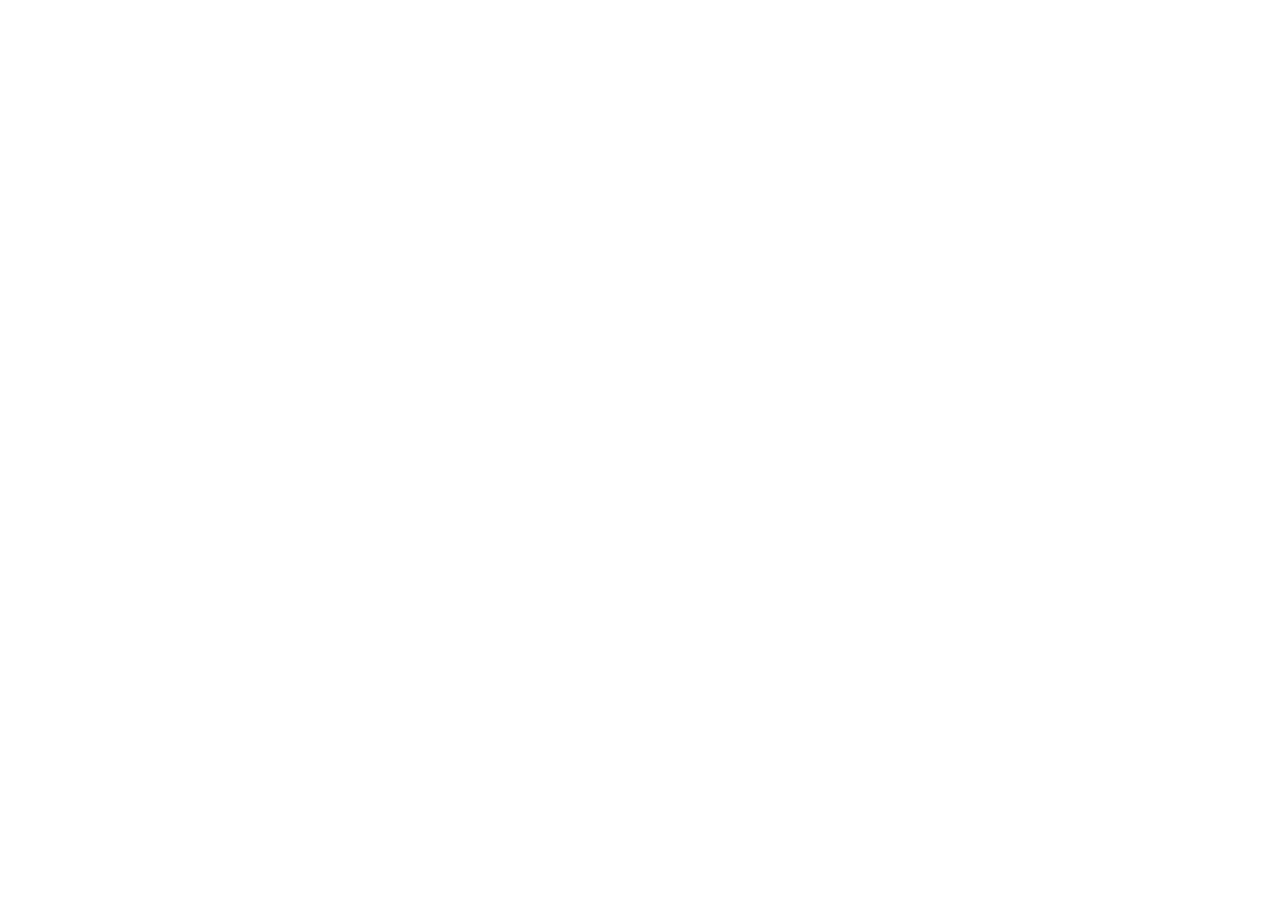
==== index.html @ 0ce4cbf0 "Add files via upload" ====
<!doctype html>
<html lang="zh-CN">
  <head>
    <meta charset="UTF-8" />
    <meta name="viewport" content="width=device-width, initial-scale=1.0" />
    <meta
      name="description"
      content="个人 AI 作品集网站，展示 AI 图像、视频、实验项目与生活化创作档案。"
    />
    <title>AI 创作档案</title>
    <script type="module" crossorigin src="/lbnnb.github.io/assets/index-Cv3_VAVx.js"></script>
    <link rel="stylesheet" crossorigin href="/lbnnb.github.io/assets/index-DOAWzw--.css">
  </head>
  <body>
    <div id="root"></div>
  </body>
</html>
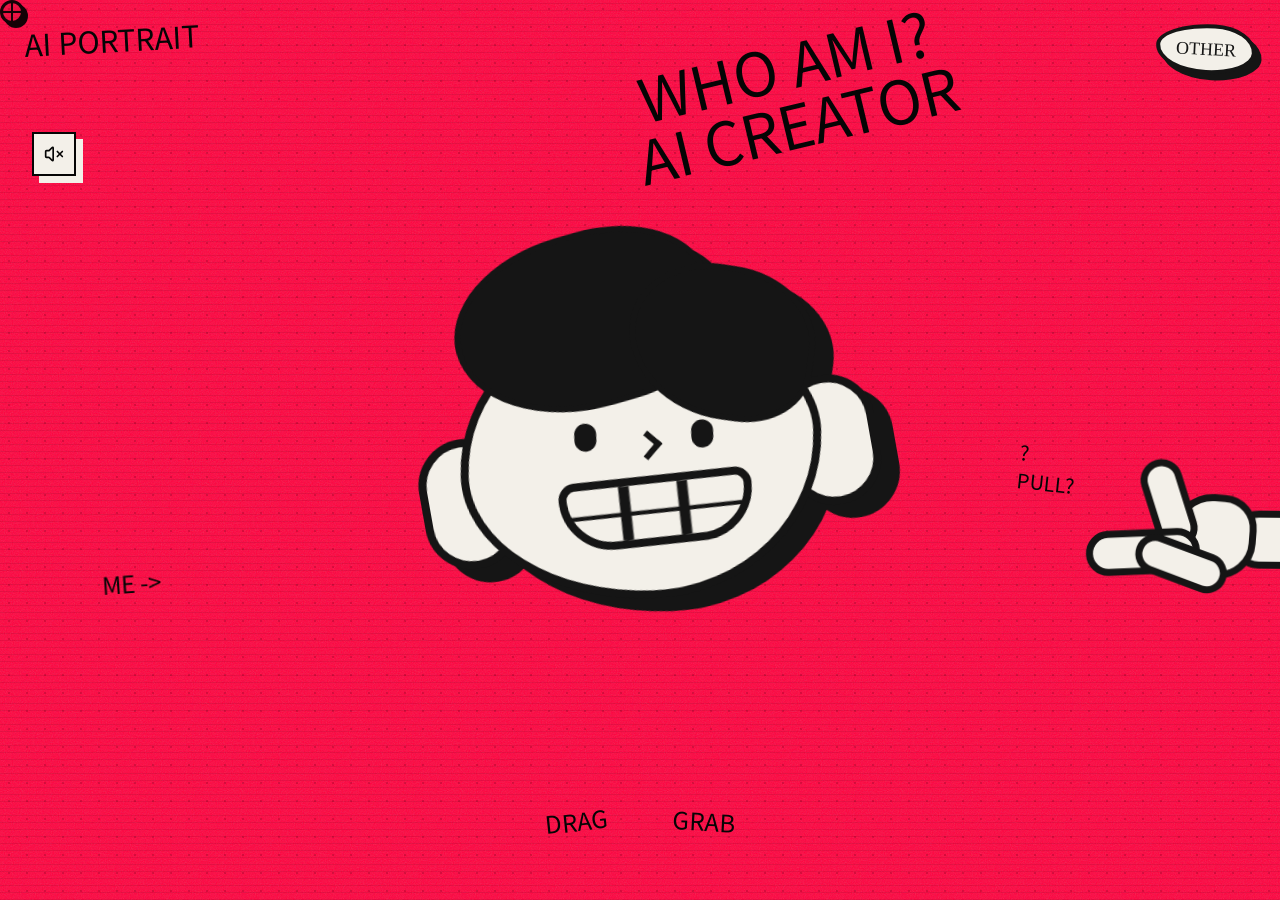
==== commit 507b14cf: "Add files via upload" ====
--- a/index.html
+++ b/index.html
@@ -8,8 +8,8 @@
       content="个人 AI 作品集网站，展示 AI 图像、视频、实验项目与生活化创作档案。"
     />
     <title>AI 创作档案</title>
-    <script type="module" crossorigin src="/lbnnb.github.io/assets/index-Cv3_VAVx.js"></script>
-    <link rel="stylesheet" crossorigin href="/lbnnb.github.io/assets/index-DOAWzw--.css">
+    <script type="module" crossorigin src="./assets/index-BEuV-0-0.js"></script>
+    <link rel="stylesheet" crossorigin href="./assets/index-DhZXCShH.css">
   </head>
   <body>
     <div id="root"></div>
--- a/assets/index-DhZXCShH.css
+++ b/assets/index-DhZXCShH.css
@@ -0,0 +1 @@
+@import"https://fonts.googleapis.com/css2?family=Noto+Sans+SC:wght@400;500;700;900&family=Permanent+Marker&family=Space+Grotesk:wght@600;700&display=swap";*,:before,:after{--tw-border-spacing-x: 0;--tw-border-spacing-y: 0;--tw-translate-x: 0;--tw-translate-y: 0;--tw-rotate: 0;--tw-skew-x: 0;--tw-skew-y: 0;--tw-scale-x: 1;--tw-scale-y: 1;--tw-pan-x: ;--tw-pan-y: ;--tw-pinch-zoom: ;--tw-scroll-snap-strictness: proximity;--tw-gradient-from-position: ;--tw-gradient-via-position: ;--tw-gradient-to-position: ;--tw-ordinal: ;--tw-slashed-zero: ;--tw-numeric-figure: ;--tw-numeric-spacing: ;--tw-numeric-fraction: ;--tw-ring-inset: ;--tw-ring-offset-width: 0px;--tw-ring-offset-color: #fff;--tw-ring-color: rgb(59 130 246 / .5);--tw-ring-offset-shadow: 0 0 #0000;--tw-ring-shadow: 0 0 #0000;--tw-shadow: 0 0 #0000;--tw-shadow-colored: 0 0 #0000;--tw-blur: ;--tw-brightness: ;--tw-contrast: ;--tw-grayscale: ;--tw-hue-rotate: ;--tw-invert: ;--tw-saturate: ;--tw-sepia: ;--tw-drop-shadow: ;--tw-backdrop-blur: ;--tw-backdrop-brightness: ;--tw-backdrop-contrast: ;--tw-backdrop-grayscale: ;--tw-backdrop-hue-rotate: ;--tw-backdrop-invert: ;--tw-backdrop-opacity: ;--tw-backdrop-saturate: ;--tw-backdrop-sepia: ;--tw-contain-size: ;--tw-contain-layout: ;--tw-contain-paint: ;--tw-contain-style: }::backdrop{--tw-border-spacing-x: 0;--tw-border-spacing-y: 0;--tw-translate-x: 0;--tw-translate-y: 0;--tw-rotate: 0;--tw-skew-x: 0;--tw-skew-y: 0;--tw-scale-x: 1;--tw-scale-y: 1;--tw-pan-x: ;--tw-pan-y: ;--tw-pinch-zoom: ;--tw-scroll-snap-strictness: proximity;--tw-gradient-from-position: ;--tw-gradient-via-position: ;--tw-gradient-to-position: ;--tw-ordinal: ;--tw-slashed-zero: ;--tw-numeric-figure: ;--tw-numeric-spacing: ;--tw-numeric-fraction: ;--tw-ring-inset: ;--tw-ring-offset-width: 0px;--tw-ring-offset-color: #fff;--tw-ring-color: rgb(59 130 246 / .5);--tw-ring-offset-shadow: 0 0 #0000;--tw-ring-shadow: 0 0 #0000;--tw-shadow: 0 0 #0000;--tw-shadow-colored: 0 0 #0000;--tw-blur: ;--tw-brightness: ;--tw-contrast: ;--tw-grayscale: ;--tw-hue-rotate: ;--tw-invert: ;--tw-saturate: ;--tw-sepia: ;--tw-drop-shadow: ;--tw-backdrop-blur: ;--tw-backdrop-brightness: ;--tw-backdrop-contrast: ;--tw-backdrop-grayscale: ;--tw-backdrop-hue-rotate: ;--tw-backdrop-invert: ;--tw-backdrop-opacity: ;--tw-backdrop-saturate: ;--tw-backdrop-sepia: ;--tw-contain-size: ;--tw-contain-layout: ;--tw-contain-paint: ;--tw-contain-style: }*,:before,:after{box-sizing:border-box;border-width:0;border-style:solid;border-color:#e5e7eb}:before,:after{--tw-content: ""}html,:host{line-height:1.5;-webkit-text-size-adjust:100%;-moz-tab-size:4;-o-tab-size:4;tab-size:4;font-family:ui-sans-serif,system-ui,sans-serif,"Apple Color Emoji","Segoe UI Emoji",Segoe UI Symbol,"Noto Color Emoji";font-feature-settings:normal;font-variation-settings:normal;-webkit-tap-highlight-color:transparent}body{margin:0;line-height:inherit}hr{height:0;color:inherit;border-top-width:1px}abbr:where([title]){-webkit-text-decoration:underline dotted;text-decoration:underline dotted}h1,h2,h3,h4,h5,h6{font-size:inherit;font-weight:inherit}a{color:inherit;text-decoration:inherit}b,strong{font-weight:bolder}code,kbd,samp,pre{font-family:ui-monospace,SFMono-Regular,Menlo,Monaco,Consolas,Liberation Mono,Courier New,monospace;font-feature-settings:normal;font-variation-settings:normal;font-size:1em}small{font-size:80%}sub,sup{font-size:75%;line-height:0;position:relative;vertical-align:baseline}sub{bottom:-.25em}sup{top:-.5em}table{text-indent:0;border-color:inherit;border-collapse:collapse}button,input,optgroup,select,textarea{font-family:inherit;font-feature-settings:inherit;font-variation-settings:inherit;font-size:100%;font-weight:inherit;line-height:inherit;letter-spacing:inherit;color:inherit;margin:0;padding:0}button,select{text-transform:none}button,input:where([type=button]),input:where([type=reset]),input:where([type=submit]){-webkit-appearance:button;background-color:transparent;background-image:none}:-moz-focusring{outline:auto}:-moz-ui-invalid{box-shadow:none}progress{vertical-align:baseline}::-webkit-inner-spin-button,::-webkit-outer-spin-button{height:auto}[type=search]{-webkit-appearance:textfield;outline-offset:-2px}::-webkit-search-decoration{-webkit-appearance:none}::-webkit-file-upload-button{-webkit-appearance:button;font:inherit}summary{display:list-item}blockquote,dl,dd,h1,h2,h3,h4,h5,h6,hr,figure,p,pre{margin:0}fieldset{margin:0;padding:0}legend{padding:0}ol,ul,menu{list-style:none;margin:0;padding:0}dialog{padding:0}textarea{resize:vertical}input::-moz-placeholder,textarea::-moz-placeholder{opacity:1;color:#9ca3af}input::placeholder,textarea::placeholder{opacity:1;color:#9ca3af}button,[role=button]{cursor:pointer}:disabled{cursor:default}img,svg,video,canvas,audio,iframe,embed,object{display:block;vertical-align:middle}img,video{max-width:100%;height:auto}[hidden]:where(:not([hidden=until-found])){display:none}.pointer-events-none{pointer-events:none}.fixed{position:fixed}.absolute{position:absolute}.relative{position:relative}.inset-0{top:0;right:0;bottom:0;left:0}.bottom-0{bottom:0}.bottom-4{bottom:1rem}.bottom-6{bottom:1.5rem}.bottom-\[7\%\]{bottom:7%}.bottom-\[8\%\]{bottom:8%}.left-1\/2{left:50%}.left-5{left:1.25rem}.left-6{left:1.5rem}.left-\[8\%\]{left:8%}.right-0{right:0}.right-4{right:1rem}.right-6{right:1.5rem}.right-\[-18px\]{right:-18px}.right-\[16\%\]{right:16%}.right-\[18\%\]{right:18%}.top-0{top:0}.top-1\/2{top:50%}.top-6{top:1.5rem}.top-\[-20\%\]{top:-20%}.top-\[112px\]{top:112px}.top-\[12\%\]{top:12%}.top-\[49\%\]{top:49%}.top-\[63\%\]{top:63%}.-z-0,.z-0{z-index:0}.z-10{z-index:10}.z-30{z-index:30}.z-40{z-index:40}.z-50{z-index:50}.z-\[2\]{z-index:2}.z-\[3\]{z-index:3}.z-\[60\]{z-index:60}.z-\[70\]{z-index:70}.z-\[90\]{z-index:90}.mb-4{margin-bottom:1rem}.mb-5{margin-bottom:1.25rem}.mb-6{margin-bottom:1.5rem}.mb-8{margin-bottom:2rem}.mt-1{margin-top:.25rem}.mt-2{margin-top:.5rem}.mt-4{margin-top:1rem}.mt-5{margin-top:1.25rem}.mt-7{margin-top:1.75rem}.mt-8{margin-top:2rem}.mt-9{margin-top:2.25rem}.block{display:block}.flex{display:flex}.inline-flex{display:inline-flex}.grid{display:grid}.hidden{display:none}.h-11{height:2.75rem}.h-4{height:1rem}.h-6{height:1.5rem}.h-72{height:18rem}.h-80{height:20rem}.h-\[174px\]{height:174px}.h-\[61vmin\]{height:61vmin}.h-full{height:100%}.h-px{height:1px}.h-screen{height:100vh}.min-h-80{min-height:20rem}.min-h-\[330px\]{min-height:330px}.min-h-\[52vh\]{min-height:52vh}.min-h-screen{min-height:100vh}.w-11{width:2.75rem}.w-4{width:1rem}.w-6{width:1.5rem}.w-72{width:18rem}.w-80{width:20rem}.w-\[232px\]{width:232px}.w-\[300px\]{width:300px}.w-\[61vmin\]{width:61vmin}.w-\[88vw\]{width:88vw}.w-full{width:100%}.min-w-0{min-width:0px}.min-w-\[330px\]{min-width:330px}.max-w-\[210px\]{max-width:210px}.max-w-\[330px\]{max-width:330px}.max-w-\[340px\]{max-width:340px}.max-w-\[930px\]{max-width:930px}.flex-1{flex:1 1 0%}.origin-right{transform-origin:right}.-translate-x-1\/2{--tw-translate-x: -50%;transform:translate(var(--tw-translate-x),var(--tw-translate-y)) rotate(var(--tw-rotate)) skew(var(--tw-skew-x)) skewY(var(--tw-skew-y)) scaleX(var(--tw-scale-x)) scaleY(var(--tw-scale-y))}.-translate-y-1\/2{--tw-translate-y: -50%;transform:translate(var(--tw-translate-x),var(--tw-translate-y)) rotate(var(--tw-rotate)) skew(var(--tw-skew-x)) skewY(var(--tw-skew-y)) scaleX(var(--tw-scale-x)) scaleY(var(--tw-scale-y))}.-rotate-3{--tw-rotate: -3deg;transform:translate(var(--tw-translate-x),var(--tw-translate-y)) rotate(var(--tw-rotate)) skew(var(--tw-skew-x)) skewY(var(--tw-skew-y)) scaleX(var(--tw-scale-x)) scaleY(var(--tw-scale-y))}.-rotate-6{--tw-rotate: -6deg;transform:translate(var(--tw-translate-x),var(--tw-translate-y)) rotate(var(--tw-rotate)) skew(var(--tw-skew-x)) skewY(var(--tw-skew-y)) scaleX(var(--tw-scale-x)) scaleY(var(--tw-scale-y))}.rotate-3{--tw-rotate: 3deg;transform:translate(var(--tw-translate-x),var(--tw-translate-y)) rotate(var(--tw-rotate)) skew(var(--tw-skew-x)) skewY(var(--tw-skew-y)) scaleX(var(--tw-scale-x)) scaleY(var(--tw-scale-y))}.rotate-6{--tw-rotate: 6deg;transform:translate(var(--tw-translate-x),var(--tw-translate-y)) rotate(var(--tw-rotate)) skew(var(--tw-skew-x)) skewY(var(--tw-skew-y)) scaleX(var(--tw-scale-x)) scaleY(var(--tw-scale-y))}.rotate-\[-4deg\]{--tw-rotate: -4deg;transform:translate(var(--tw-translate-x),var(--tw-translate-y)) rotate(var(--tw-rotate)) skew(var(--tw-skew-x)) skewY(var(--tw-skew-y)) scaleX(var(--tw-scale-x)) scaleY(var(--tw-scale-y))}.grid-cols-\[1fr_1\.2fr_auto\]{grid-template-columns:1fr 1.2fr auto}.flex-col{flex-direction:column}.items-end{align-items:flex-end}.items-center{align-items:center}.justify-end{justify-content:flex-end}.justify-center{justify-content:center}.justify-between{justify-content:space-between}.gap-1{gap:.25rem}.gap-16{gap:4rem}.gap-2{gap:.5rem}.gap-3{gap:.75rem}.gap-4{gap:1rem}.gap-5{gap:1.25rem}.gap-8{gap:2rem}.space-y-5>:not([hidden])~:not([hidden]){--tw-space-y-reverse: 0;margin-top:calc(1.25rem * calc(1 - var(--tw-space-y-reverse)));margin-bottom:calc(1.25rem * var(--tw-space-y-reverse))}.overflow-hidden{overflow:hidden}.overflow-visible{overflow:visible}.truncate{overflow:hidden;text-overflow:ellipsis;white-space:nowrap}.rounded-\[20px\]{border-radius:20px}.rounded-\[26px\]{border-radius:26px}.rounded-\[28px\]{border-radius:28px}.rounded-\[30px\]{border-radius:30px}.rounded-\[34px\]{border-radius:34px}.rounded-full{border-radius:9999px}.border{border-width:1px}.border-2{border-width:2px}.border-y{border-top-width:1px;border-bottom-width:1px}.border-b{border-bottom-width:1px}.border-t-2{border-top-width:2px}.border-ink{--tw-border-opacity: 1;border-color:rgb(5 5 5 / var(--tw-border-opacity, 1))}.border-ink\/20{border-color:#05050533}.border-paper\/45{border-color:#f3f0e973}.bg-\[\#111\]\/95{background-color:#111111f2}.bg-\[\#1b1b1b\]{--tw-bg-opacity: 1;background-color:rgb(27 27 27 / var(--tw-bg-opacity, 1))}.bg-ink{--tw-bg-opacity: 1;background-color:rgb(5 5 5 / var(--tw-bg-opacity, 1))}.bg-paper{--tw-bg-opacity: 1;background-color:rgb(243 240 233 / var(--tw-bg-opacity, 1))}.bg-paper\/55{background-color:#f3f0e98c}.bg-signal{--tw-bg-opacity: 1;background-color:rgb(255 0 61 / var(--tw-bg-opacity, 1))}.bg-signal\/25{background-color:#ff003d40}.bg-transparent{background-color:transparent}.bg-white{--tw-bg-opacity: 1;background-color:rgb(255 255 255 / var(--tw-bg-opacity, 1))}.bg-white\/10{background-color:#ffffff1a}.bg-white\/\[0\.04\]{background-color:#ffffff0a}.bg-\[radial-gradient\(circle_at_30\%_20\%\,rgba\(255\,36\,77\,0\.16\)\,transparent_26\%\)\,linear-gradient\(135deg\,rgba\(255\,255\,255\,0\.05\)_1px\,transparent_1px\)\]{background-image:radial-gradient(circle at 30% 20%,rgba(255,36,77,.16),transparent 26%),linear-gradient(135deg,rgba(255,255,255,.05) 1px,transparent 1px)}.bg-\[repeating-linear-gradient\(0deg\,rgba\(0\,0\,0\,0\.08\)_0_1px\,transparent_1px_7px\)\]{background-image:repeating-linear-gradient(0deg,rgba(0,0,0,.08) 0 1px,transparent 1px 7px)}.bg-\[repeating-linear-gradient\(0deg\,rgba\(255\,255\,255\,0\.055\)_0_1px\,transparent_1px_4px\)\]{background-image:repeating-linear-gradient(0deg,rgba(255,255,255,.055) 0 1px,transparent 1px 4px)}.bg-\[length\:auto\,42px_42px\]{background-size:auto,42px 42px}.object-cover{-o-object-fit:cover;object-fit:cover}.p-3{padding:.75rem}.p-6{padding:1.5rem}.px-3{padding-left:.75rem;padding-right:.75rem}.px-4{padding-left:1rem;padding-right:1rem}.px-5{padding-left:1.25rem;padding-right:1.25rem}.px-6{padding-left:1.5rem;padding-right:1.5rem}.py-10{padding-top:2.5rem;padding-bottom:2.5rem}.py-2{padding-top:.5rem;padding-bottom:.5rem}.py-3{padding-top:.75rem;padding-bottom:.75rem}.py-4{padding-top:1rem;padding-bottom:1rem}.py-5{padding-top:1.25rem;padding-bottom:1.25rem}.py-6{padding-top:1.5rem;padding-bottom:1.5rem}.pt-14{padding-top:3.5rem}.pt-4{padding-top:1rem}.text-center{text-align:center}.text-right{text-align:right}.font-display{font-family:Space Grotesk,Noto Sans SC,system-ui,sans-serif}.font-hand{font-family:Permanent Marker,Noto Sans SC,cursive}.font-mono{font-family:ui-monospace,SFMono-Regular,Menlo,Monaco,Consolas,Liberation Mono,Courier New,monospace}.text-2xl{font-size:1.5rem;line-height:2rem}.text-3xl{font-size:1.875rem;line-height:2.25rem}.text-4xl{font-size:2.25rem;line-height:2.5rem}.text-5xl{font-size:3rem;line-height:1}.text-6xl{font-size:3.75rem;line-height:1}.text-base{font-size:1rem;line-height:1.5rem}.text-sm{font-size:.875rem;line-height:1.25rem}.text-xl{font-size:1.25rem;line-height:1.75rem}.text-xs{font-size:.75rem;line-height:1rem}.font-black{font-weight:900}.font-bold{font-weight:700}.uppercase{text-transform:uppercase}.leading-7{line-height:1.75rem}.leading-8{line-height:2rem}.leading-9{line-height:2.25rem}.leading-none{line-height:1}.leading-tight{line-height:1.25}.tracking-normal{letter-spacing:0em}.text-ink{--tw-text-opacity: 1;color:rgb(5 5 5 / var(--tw-text-opacity, 1))}.text-paper{--tw-text-opacity: 1;color:rgb(243 240 233 / var(--tw-text-opacity, 1))}.text-paper\/55{color:#f3f0e98c}.text-paper\/70{color:#f3f0e9b3}.text-paper\/80{color:#f3f0e9cc}.text-signal{--tw-text-opacity: 1;color:rgb(255 0 61 / var(--tw-text-opacity, 1))}.text-white{--tw-text-opacity: 1;color:rgb(255 255 255 / var(--tw-text-opacity, 1))}.text-white\/35{color:#ffffff59}.text-white\/45{color:#ffffff73}.text-white\/65{color:#ffffffa6}.text-white\/70{color:#ffffffb3}.opacity-25{opacity:.25}.opacity-45{opacity:.45}.opacity-80{opacity:.8}.opacity-85{opacity:.85}.opacity-\[0\.18\]{opacity:.18}.mix-blend-screen{mix-blend-mode:screen}.shadow-\[-22px_0_0_rgba\(5\,5\,5\,0\.12\)\]{--tw-shadow: -22px 0 0 rgba(5,5,5,.12);--tw-shadow-colored: -22px 0 0 var(--tw-shadow-color);box-shadow:var(--tw-ring-offset-shadow, 0 0 #0000),var(--tw-ring-shadow, 0 0 #0000),var(--tw-shadow)}.shadow-paper{--tw-shadow: 7px 7px 0 rgba(0, 0, 0, .95);--tw-shadow-colored: 7px 7px 0 var(--tw-shadow-color);box-shadow:var(--tw-ring-offset-shadow, 0 0 #0000),var(--tw-ring-shadow, 0 0 #0000),var(--tw-shadow);--tw-shadow-color: #f3f0e9;--tw-shadow: var(--tw-shadow-colored)}.blur{--tw-blur: blur(8px);filter:var(--tw-blur) var(--tw-brightness) var(--tw-contrast) var(--tw-grayscale) var(--tw-hue-rotate) var(--tw-invert) var(--tw-saturate) var(--tw-sepia) var(--tw-drop-shadow)}.blur-\[110px\]{--tw-blur: blur(110px);filter:var(--tw-blur) var(--tw-brightness) var(--tw-contrast) var(--tw-grayscale) var(--tw-hue-rotate) var(--tw-invert) var(--tw-saturate) var(--tw-sepia) var(--tw-drop-shadow)}.blur-\[90px\]{--tw-blur: blur(90px);filter:var(--tw-blur) var(--tw-brightness) var(--tw-contrast) var(--tw-grayscale) var(--tw-hue-rotate) var(--tw-invert) var(--tw-saturate) var(--tw-sepia) var(--tw-drop-shadow)}.filter{filter:var(--tw-blur) var(--tw-brightness) var(--tw-contrast) var(--tw-grayscale) var(--tw-hue-rotate) var(--tw-invert) var(--tw-saturate) var(--tw-sepia) var(--tw-drop-shadow)}.transition{transition-property:color,background-color,border-color,text-decoration-color,fill,stroke,opacity,box-shadow,transform,filter,backdrop-filter;transition-timing-function:cubic-bezier(.4,0,.2,1);transition-duration:.15s}.transition-all{transition-property:all;transition-timing-function:cubic-bezier(.4,0,.2,1);transition-duration:.15s}.duration-300{transition-duration:.3s}.duration-500{transition-duration:.5s}*{box-sizing:border-box}html{scroll-behavior:smooth}body{margin:0;min-width:320px;background:#ff003d;color:#fff;font-family:Noto Sans SC,Inter,system-ui,sans-serif;letter-spacing:0;cursor:crosshair}.stage-cursor{background:#ff003d}.stage-cursor.is-other-world{background:radial-gradient(circle at 22% 26%,rgba(255,255,255,.22),transparent 10%),radial-gradient(circle at 78% 42%,rgba(255,0,61,.28),transparent 18%),linear-gradient(115deg,#090909,#171717 42%,#050505);color:#f3f0e9}.stage-cursor.is-other-world .home-noise{opacity:.82;mix-blend-mode:screen}.stage-cursor.is-other-world main>div:nth-child(2){opacity:.18}.realism-scene{opacity:0;transition:opacity .35s ease}.stage-cursor.is-other-world .realism-scene{opacity:1}.realism-scene:before{content:"";position:absolute;top:0;right:0;bottom:0;left:0;background:radial-gradient(circle at 50% 48%,transparent 0 26%,rgba(0,0,0,.58) 58%,rgba(0,0,0,.88) 100%),url("data:image/svg+xml,%3Csvg viewBox='0 0 180 180' xmlns='http://www.w3.org/2000/svg'%3E%3Cfilter id='n'%3E%3CfeTurbulence type='fractalNoise' baseFrequency='0.62' numOctaves='5'/%3E%3C/filter%3E%3Crect width='100%25' height='100%25' filter='url(%23n)' opacity='0.44'/%3E%3C/svg%3E");mix-blend-mode:overlay}.realism-window{position:absolute;overflow:hidden;border:2px solid rgba(243,240,233,.42);background:linear-gradient(135deg,#ffffff52,#ffffff08 38%,#ff003d33),linear-gradient(180deg,#464646cc,#080808f0);box-shadow:0 20px 90px #000000b8,inset 0 0 55px #ffffff14;filter:saturate(.9) contrast(1.08)}.realism-window:after{content:"";position:absolute;top:0;right:0;bottom:0;left:0;background:radial-gradient(circle at 38% 36%,rgba(243,240,233,.38),transparent 10%),radial-gradient(circle at 62% 50%,rgba(255,0,61,.32),transparent 13%),repeating-linear-gradient(0deg,rgba(255,255,255,.07) 0 1px,transparent 1px 5px);mix-blend-mode:screen}.realism-window-a{left:8%;top:15%;height:28vh;width:22vw;border-radius:18px;transform:rotate(-5deg)}.realism-window-b{right:12%;bottom:13%;height:24vh;width:26vw;border-radius:22px;transform:rotate(4deg)}.realism-light{position:absolute;left:41%;top:-20%;height:86vh;width:24vw;background:linear-gradient(180deg,rgba(243,240,233,.38),rgba(243,240,233,.04) 62%,transparent);filter:blur(18px);opacity:.72;transform:rotate(12deg);mix-blend-mode:screen}.realism-floor{position:absolute;bottom:-8%;left:50%;height:30vh;width:86vw;transform:translate(-50%) perspective(560px) rotateX(62deg);background:linear-gradient(90deg,transparent 49%,rgba(243,240,233,.13) 50%,transparent 51%),repeating-linear-gradient(90deg,rgba(243,240,233,.12) 0 1px,transparent 1px 90px),repeating-linear-gradient(0deg,rgba(243,240,233,.1) 0 1px,transparent 1px 54px);opacity:.52}.world-toggle{border:4px solid #151515;border-radius:58% 42% 49% 51%/45% 54% 46% 55%;background:#f3f0e9;color:#151515;padding:12px 16px;font-family:Permanent Marker,cursive;font-size:18px;line-height:1;box-shadow:6px 6px #151515;transform:rotate(3deg);transition:transform .18s ease,background .18s ease}.world-toggle:hover{transform:translateY(-3px) rotate(-3deg);background:#ff003d;color:#f3f0e9}.stage-cursor.is-other-world .world-toggle{border-color:#f3f0e9;background:#151515;color:#f3f0e9;box-shadow:6px 6px #f3f0e9}.stage-cursor.is-other-world .living-head{filter:drop-shadow(18px 18px 0 #ff003d)}.stage-cursor.is-other-world .face,.stage-cursor.is-other-world .ear{background:#151515;border-color:#f3f0e9}.stage-cursor.is-other-world .hair{background:#f3f0e9;border-color:#f3f0e9}.stage-cursor.is-other-world .eye,.stage-cursor.is-other-world .grin,.stage-cursor.is-other-world .nose{border-color:#f3f0e9}.stage-cursor.is-other-world .eye{background:#ff003d}.stage-cursor.is-other-world .grin{background:linear-gradient(90deg,transparent 29%,#f3f0e9 30% 35%,transparent 36% 62%,#f3f0e9 63% 68%,transparent 69%),linear-gradient(0deg,transparent 44%,#f3f0e9 45% 52%,transparent 53%),#151515}button,a{-webkit-tap-highlight-color:transparent}::-moz-selection{background:#ff003d;color:#fff}::selection{background:#ff003d;color:#fff}.noise-layer{background-image:url("data:image/svg+xml,%3Csvg viewBox='0 0 180 180' xmlns='http://www.w3.org/2000/svg'%3E%3Cfilter id='n'%3E%3CfeTurbulence type='fractalNoise' baseFrequency='0.85' numOctaves='4' stitchTiles='stitch'/%3E%3C/filter%3E%3Crect width='100%25' height='100%25' filter='url(%23n)' opacity='0.7'/%3E%3C/svg%3E")}.hand-button,.index-handle{border-radius:62% 38% 57% 43%/42% 52% 48% 58%}.stage-cursor,.stage-cursor button,.stage-cursor a{cursor:none}.stage-cursor.is-dragging-face .custom-cursor{transform:scale(1.45) rotate(12deg);background:#151515;box-shadow:5px 5px #f3f0e9}.index-handle{writing-mode:vertical-rl;transform:translateY(-50%) rotate(2deg)}.home-noise{background-image:radial-gradient(circle,rgba(5,5,5,.32) 0 1px,transparent 1.4px),url("data:image/svg+xml,%3Csvg viewBox='0 0 160 160' xmlns='http://www.w3.org/2000/svg'%3E%3Cfilter id='n'%3E%3CfeTurbulence type='fractalNoise' baseFrequency='1.2' numOctaves='3'/%3E%3C/filter%3E%3Crect width='100%25' height='100%25' filter='url(%23n)' opacity='0.42'/%3E%3C/svg%3E");background-size:18px 18px,220px 220px;mix-blend-mode:multiply}.pull-hand{cursor:none;background:transparent}.pull-hand:active{cursor:none}.hand-wrist,.hand-palm,.finger{position:absolute;display:block;border:7px solid #151515;background:#f3f0e9;transform-origin:right center}.hand-wrist{right:-50px;top:61px;height:58px;width:118px;border-radius:32px 0 0 32px}.hand-palm{right:42px;top:48px;height:84px;width:84px;border-radius:48% 40% 45% 52%;transform:rotate(4deg)}.finger-top{right:94px;top:7px;height:92px;width:42px;border-radius:999px;transform:rotate(-18deg);transform-origin:bottom center}.finger-mid{right:98px;top:78px;height:45px;width:114px;border-radius:999px;transform:rotate(-3deg);transform-origin:right center}.finger-thumb{right:72px;top:111px;height:40px;width:95px;border-radius:999px;transform:rotate(20deg);transform-origin:right center}.living-head{position:absolute;top:0;right:0;bottom:0;left:0;filter:drop-shadow(16px 16px 0 #151515);transition:filter .2s ease}.face,.hair,.ear,.eye,.nose,.grin{position:absolute;display:block}.face{left:17%;top:25%;height:52%;width:66%;border:8px solid #151515;border-radius:46% 54% 48% 52%/55% 43% 57% 45%;background:#f3f0e9;transform:rotate(8deg)}.hair{z-index:2;background:#151515;border:6px solid #151515}.hair-a{left:20%;top:9%;height:32%;width:48%;border-radius:52% 48% 43% 57%;transform:rotate(-6deg)}.hair-b{right:15%;top:19%;height:28%;width:34%;border-radius:48% 52% 40% 60%;transform:rotate(18deg)}.ear{top:42%;height:24%;width:17%;border:8px solid #151515;border-radius:999px;background:#f3f0e9}.ear-left{left:9%}.ear-right{right:7%}.eye{top:37%;z-index:3;height:28px;width:22px;border-radius:999px;background:#151515;transition:width .18s ease,height .18s ease,border-radius .18s ease}.eye-left{left:31%}.eye-right{right:29%}.nose{left:49%;top:42%;height:22px;width:20px;border:6px solid #151515;border-left:0;border-bottom:0;transform:rotate(42deg)}.grin{left:26%;bottom:17%;height:26%;width:56%;overflow:hidden;border:8px solid #151515;border-radius:18px 18px 58px 58px;background:linear-gradient(90deg,transparent 29%,#151515 30% 35%,transparent 36% 62%,#151515 63% 68%,transparent 69%),linear-gradient(0deg,transparent 44%,#151515 45% 52%,transparent 53%),#f3f0e9;transform:rotate(-4deg);opacity:1;transition:opacity .16s ease,transform .16s ease}.shock-mouth{left:43%;bottom:20%;height:72px;width:62px;border:8px solid #151515;border-radius:50%;background:#f3f0e9;opacity:0;transform:rotate(8deg) scale(.4);transition:opacity .16s ease,transform .16s ease}.living-head.is-hot{filter:drop-shadow(20px 20px 0 #151515)}.living-head.is-hot .face{transform:rotate(-4deg) scale(1.04)}.living-head.is-hot .eye{height:34px;width:34px;border-radius:50%}.living-head.is-hot .eye-left{left:28%}.living-head.is-hot .eye-right{right:26%}.living-head.is-hot .grin{opacity:0;transform:rotate(8deg) scale(.4)}.living-head.is-hot .shock-mouth{opacity:1;transform:rotate(8deg) scale(1)}.stick{position:absolute;height:66px;width:56px;border-bottom:7px solid #151515;border-radius:45%}.living-head.is-grabbed .face{background:radial-gradient(circle at 28% 34%,rgba(255,0,61,.42),transparent 16%),#f3f0e9;transform:rotate(19deg) scaleX(.84) scaleY(1.18) skew(-8deg)}.living-head.is-grabbed .eye{height:12px;width:54px;border-radius:999px}.living-head.is-grabbed .eye-left{transform:rotate(-16deg)}.living-head.is-grabbed .eye-right{transform:rotate(16deg)}.living-head.is-grabbed .grin{bottom:19%;height:15%;width:46%;transform:rotate(14deg) scaleX(.68) skew(-18deg)}.living-head.is-grabbed .shock-mouth{opacity:0}.stick:before{content:"";position:absolute;left:13px;top:0;height:28px;width:28px;border:6px solid #151515;border-radius:50%;background:radial-gradient(circle at 36% 42%,#151515 0 2px,transparent 3px),radial-gradient(circle at 64% 42%,#151515 0 2px,transparent 3px),#f3f0e9}.stick:after{content:"";position:absolute;left:26px;top:28px;height:42px;width:7px;background:#151515;box-shadow:-19px 13px 0 -1px #151515,19px 13px 0 -1px #151515}.stick-a{left:12%;top:18%;transform:rotate(-14deg)}.stick-b{right:13%;top:17%;transform:rotate(10deg) scale(.86)}.stick-c{left:24%;bottom:14%;transform:rotate(18deg) scale(.78)}.stick-d{right:12%;bottom:15%;transform:rotate(-9deg) scale(.68)}.hold-card{position:absolute;left:38%;top:39%;border:6px solid #151515;border-radius:45% 55% 49% 51%;background:#f3f0e9;padding:14px 18px;font-family:Permanent Marker,cursive;font-size:22px;line-height:.9;transform:rotate(8deg);box-shadow:8px 8px #151515}.custom-cursor{border:3px solid #151515;border-radius:50%;background:linear-gradient(90deg,transparent 45%,#151515 46% 54%,transparent 55%),linear-gradient(0deg,transparent 45%,#151515 46% 54%,transparent 55%),#f3f0e9;box-shadow:4px 4px #151515;mix-blend-mode:multiply}.index-panel{pointer-events:auto}.about-doodle{position:relative;height:220px;width:min(100%,470px)}.speech-bubble{position:absolute;right:0;top:4px;width:280px;min-height:128px;border:8px solid rgba(243,240,233,.72);border-radius:52% 48% 46% 54%/48% 42% 58% 52%;color:#f3f0e9c7;font-family:Permanent Marker,cursive;font-size:38px;line-height:.95;padding:34px 28px 20px;transform:rotate(-4deg)}.speech-bubble:after{content:"";position:absolute;left:-34px;bottom:22px;height:42px;width:76px;border-bottom:8px solid rgba(243,240,233,.72);border-left:8px solid rgba(243,240,233,.72);border-radius:0 0 0 60px;transform:rotate(14deg)}.tiny-person{position:absolute;left:34px;bottom:20px;height:95px;width:150px;border-bottom:9px solid rgba(243,240,233,.72);border-radius:40%;transform:rotate(-6deg)}.tiny-person:before{content:"";position:absolute;left:28px;top:0;height:54px;width:54px;border:8px solid rgba(243,240,233,.72);border-radius:45%}.tiny-person:after{content:"";position:absolute;left:78px;top:40px;height:36px;width:88px;border-top:8px solid rgba(243,240,233,.72);border-radius:50%;transform:rotate(12deg)}.project-index-list{max-height:min(58vh,560px);overflow-y:auto;padding-right:6px}.project-index-list::-webkit-scrollbar{width:5px}.project-index-list::-webkit-scrollbar-thumb{background:#f3f0e959;border-radius:999px}.external-project-button{border:2px solid rgba(243,240,233,.82);border-radius:54% 46% 48% 52%/44% 52% 48% 56%;background:transparent;color:#f3f0e9;padding:5px 10px;font-family:Permanent Marker,cursive;font-size:13px;line-height:1;transform:rotate(3deg);transition:transform .18s ease,background .18s ease,color .18s ease}.external-project-button:hover{background:#ff003d;color:#fff;transform:translate(4px) rotate(-3deg)}.close-hand{position:absolute;left:-142px;top:34%;z-index:4;height:112px;width:136px;border:0;background:transparent;color:#151515;transition:transform .22s ease}.close-hand:hover{transform:translate(-6px) rotate(-2deg)}.close-sign{position:absolute;left:0;top:0;z-index:7;display:grid;height:104px;width:126px;place-items:end center;border:7px solid #151515;border-radius:22px 18px 30px 20px;background:#f3f0e9;padding-bottom:16px;font-family:Permanent Marker,cursive;font-size:27px;line-height:1;transform:rotate(-7deg);box-shadow:7px 7px #151515}.close-x,.close-x:after{position:absolute;left:32px;top:31px;display:block;height:8px;width:64px;border-radius:999px;background:#151515;content:""}.close-x{transform:rotate(35deg)}.close-x:after{left:0;top:0;transform:rotate(110deg)}.panel-mask{pointer-events:none}.ai-figure:before,.ai-figure:after{content:"";position:absolute;left:50%;transform:translate(-50%)}.ai-figure:before{top:8%;width:48%;height:36%;border:5px solid #050505;border-radius:52% 48% 45% 55%/58% 42%;background:radial-gradient(circle at 35% 44%,#050505 0 4%,transparent 5%),radial-gradient(circle at 64% 42%,#050505 0 4%,transparent 5%),linear-gradient(135deg,#fff 0,#fff 42%,#ff003d 43%,#ff003d 48%,#f3f0e9 49%);box-shadow:12px 12px #050505}.ai-figure:after{bottom:0;width:78%;height:58%;border:5px solid #050505;border-radius:38% 62% 44% 56%/28% 35% 65% 72%;background:repeating-linear-gradient(-8deg,rgba(5,5,5,.08) 0 9px,transparent 9px 18px),linear-gradient(135deg,#ff003d 0,#ff003d 34%,#111 35%,#111 58%,#fff 59%);box-shadow:14px 14px #050505}.experiment-panel{border-radius:48px 22px 58px 26px;transition:transform .28s ease,border-color .28s ease}.experiment-panel:hover{transform:rotate(-1deg) translateY(-5px);border-color:#ff003d}.skill-tile{border-radius:28px 16px 30px 14px;transition:transform .25s ease,background .25s ease}.skill-tile:hover{transform:rotate(-1deg) translateY(-4px);background:#ff003d;color:#fff}.project-row{text-decoration:none}.gallery-frame{transition:transform .35s ease,border-color .35s ease}.gallery-frame:hover{transform:rotate(-1deg) translateY(-4px);border-color:#ff003d}@media (prefers-reduced-motion: reduce){*,*:before,*:after{animation-duration:.001ms!important;animation-iteration-count:1!important;scroll-behavior:auto!important;transition-duration:.001ms!important}}@media (max-width: 767px){.ai-figure{height:70vw;width:56vw}}.hover\:-translate-y-1:hover{--tw-translate-y: -.25rem;transform:translate(var(--tw-translate-x),var(--tw-translate-y)) rotate(var(--tw-rotate)) skew(var(--tw-skew-x)) skewY(var(--tw-skew-y)) scaleX(var(--tw-scale-x)) scaleY(var(--tw-scale-y))}.hover\:scale-105:hover{--tw-scale-x: 1.05;--tw-scale-y: 1.05;transform:translate(var(--tw-translate-x),var(--tw-translate-y)) rotate(var(--tw-rotate)) skew(var(--tw-skew-x)) skewY(var(--tw-skew-y)) scaleX(var(--tw-scale-x)) scaleY(var(--tw-scale-y))}.hover\:bg-ink:hover{--tw-bg-opacity: 1;background-color:rgb(5 5 5 / var(--tw-bg-opacity, 1))}.hover\:bg-signal:hover{--tw-bg-opacity: 1;background-color:rgb(255 0 61 / var(--tw-bg-opacity, 1))}.hover\:text-paper:hover{--tw-text-opacity: 1;color:rgb(243 240 233 / var(--tw-text-opacity, 1))}.hover\:text-white:hover{--tw-text-opacity: 1;color:rgb(255 255 255 / var(--tw-text-opacity, 1))}.group:hover .group-hover\:translate-x-2{--tw-translate-x: .5rem;transform:translate(var(--tw-translate-x),var(--tw-translate-y)) rotate(var(--tw-rotate)) skew(var(--tw-skew-x)) skewY(var(--tw-skew-y)) scaleX(var(--tw-scale-x)) scaleY(var(--tw-scale-y))}.group:hover .group-hover\:scale-105{--tw-scale-x: 1.05;--tw-scale-y: 1.05;transform:translate(var(--tw-translate-x),var(--tw-translate-y)) rotate(var(--tw-rotate)) skew(var(--tw-skew-x)) skewY(var(--tw-skew-y)) scaleX(var(--tw-scale-x)) scaleY(var(--tw-scale-y))}.group:hover .group-hover\:bg-signal{--tw-bg-opacity: 1;background-color:rgb(255 0 61 / var(--tw-bg-opacity, 1))}.group:hover .group-hover\:text-signal{--tw-text-opacity: 1;color:rgb(255 0 61 / var(--tw-text-opacity, 1))}@media (min-width: 768px){.md\:left-8{left:2rem}.md\:top-\[132px\]{top:132px}.md\:block{display:block}.md\:flex{display:flex}.md\:w-\[420px\]{width:420px}.md\:w-\[49vw\]{width:49vw}.md\:grid-cols-2{grid-template-columns:repeat(2,minmax(0,1fr))}.md\:grid-cols-3{grid-template-columns:repeat(3,minmax(0,1fr))}.md\:grid-cols-\[0\.86fr_1\.14fr\]{grid-template-columns:.86fr 1.14fr}.md\:grid-cols-\[0\.8fr_1\.2fr\]{grid-template-columns:.8fr 1.2fr}.md\:grid-cols-\[0\.92fr_1\.08fr\]{grid-template-columns:.92fr 1.08fr}.md\:p-10{padding:2.5rem}.md\:p-4{padding:1rem}.md\:p-8{padding:2rem}.md\:px-12{padding-left:3rem;padding-right:3rem}.md\:px-8{padding-left:2rem;padding-right:2rem}.md\:py-10{padding-top:2.5rem;padding-bottom:2.5rem}.md\:py-8{padding-top:2rem;padding-bottom:2rem}.md\:pl-16{padding-left:4rem}.md\:pt-6{padding-top:1.5rem}.md\:text-2xl{font-size:1.5rem;line-height:2rem}.md\:text-3xl{font-size:1.875rem;line-height:2.25rem}.md\:text-6xl{font-size:3.75rem;line-height:1}.md\:text-7xl{font-size:4.5rem;line-height:1}.md\:text-8xl{font-size:6rem;line-height:1}}
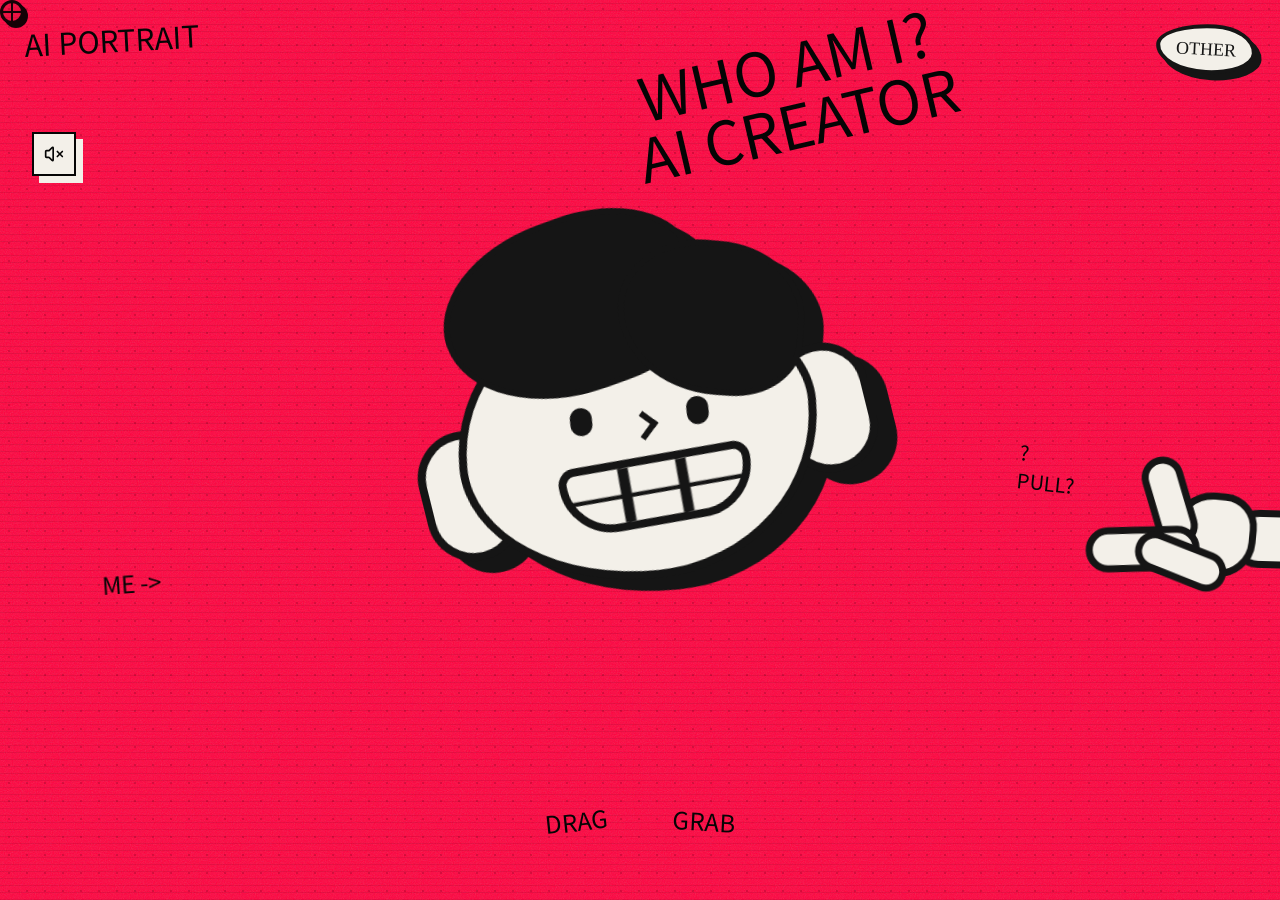
==== commit 0c028353: "Add files via upload" ====
--- a/index.html
+++ b/index.html
@@ -8,8 +8,8 @@
       content="个人 AI 作品集网站，展示 AI 图像、视频、实验项目与生活化创作档案。"
     />
     <title>AI 创作档案</title>
-    <script type="module" crossorigin src="./assets/index-BEuV-0-0.js"></script>
-    <link rel="stylesheet" crossorigin href="./assets/index-DhZXCShH.css">
+    <script type="module" crossorigin src="./assets/index-CPV8c81E.js"></script>
+    <link rel="stylesheet" crossorigin href="./assets/index-CsFCirXx.css">
   </head>
   <body>
     <div id="root"></div>
--- a/assets/index-CsFCirXx.css
+++ b/assets/index-CsFCirXx.css
@@ -0,0 +1 @@
+@import"https://fonts.googleapis.com/css2?family=Noto+Sans+SC:wght@400;500;700;900&family=Permanent+Marker&family=Space+Grotesk:wght@600;700&display=swap";*,:before,:after{--tw-border-spacing-x: 0;--tw-border-spacing-y: 0;--tw-translate-x: 0;--tw-translate-y: 0;--tw-rotate: 0;--tw-skew-x: 0;--tw-skew-y: 0;--tw-scale-x: 1;--tw-scale-y: 1;--tw-pan-x: ;--tw-pan-y: ;--tw-pinch-zoom: ;--tw-scroll-snap-strictness: proximity;--tw-gradient-from-position: ;--tw-gradient-via-position: ;--tw-gradient-to-position: ;--tw-ordinal: ;--tw-slashed-zero: ;--tw-numeric-figure: ;--tw-numeric-spacing: ;--tw-numeric-fraction: ;--tw-ring-inset: ;--tw-ring-offset-width: 0px;--tw-ring-offset-color: #fff;--tw-ring-color: rgb(59 130 246 / .5);--tw-ring-offset-shadow: 0 0 #0000;--tw-ring-shadow: 0 0 #0000;--tw-shadow: 0 0 #0000;--tw-shadow-colored: 0 0 #0000;--tw-blur: ;--tw-brightness: ;--tw-contrast: ;--tw-grayscale: ;--tw-hue-rotate: ;--tw-invert: ;--tw-saturate: ;--tw-sepia: ;--tw-drop-shadow: ;--tw-backdrop-blur: ;--tw-backdrop-brightness: ;--tw-backdrop-contrast: ;--tw-backdrop-grayscale: ;--tw-backdrop-hue-rotate: ;--tw-backdrop-invert: ;--tw-backdrop-opacity: ;--tw-backdrop-saturate: ;--tw-backdrop-sepia: ;--tw-contain-size: ;--tw-contain-layout: ;--tw-contain-paint: ;--tw-contain-style: }::backdrop{--tw-border-spacing-x: 0;--tw-border-spacing-y: 0;--tw-translate-x: 0;--tw-translate-y: 0;--tw-rotate: 0;--tw-skew-x: 0;--tw-skew-y: 0;--tw-scale-x: 1;--tw-scale-y: 1;--tw-pan-x: ;--tw-pan-y: ;--tw-pinch-zoom: ;--tw-scroll-snap-strictness: proximity;--tw-gradient-from-position: ;--tw-gradient-via-position: ;--tw-gradient-to-position: ;--tw-ordinal: ;--tw-slashed-zero: ;--tw-numeric-figure: ;--tw-numeric-spacing: ;--tw-numeric-fraction: ;--tw-ring-inset: ;--tw-ring-offset-width: 0px;--tw-ring-offset-color: #fff;--tw-ring-color: rgb(59 130 246 / .5);--tw-ring-offset-shadow: 0 0 #0000;--tw-ring-shadow: 0 0 #0000;--tw-shadow: 0 0 #0000;--tw-shadow-colored: 0 0 #0000;--tw-blur: ;--tw-brightness: ;--tw-contrast: ;--tw-grayscale: ;--tw-hue-rotate: ;--tw-invert: ;--tw-saturate: ;--tw-sepia: ;--tw-drop-shadow: ;--tw-backdrop-blur: ;--tw-backdrop-brightness: ;--tw-backdrop-contrast: ;--tw-backdrop-grayscale: ;--tw-backdrop-hue-rotate: ;--tw-backdrop-invert: ;--tw-backdrop-opacity: ;--tw-backdrop-saturate: ;--tw-backdrop-sepia: ;--tw-contain-size: ;--tw-contain-layout: ;--tw-contain-paint: ;--tw-contain-style: }*,:before,:after{box-sizing:border-box;border-width:0;border-style:solid;border-color:#e5e7eb}:before,:after{--tw-content: ""}html,:host{line-height:1.5;-webkit-text-size-adjust:100%;-moz-tab-size:4;-o-tab-size:4;tab-size:4;font-family:ui-sans-serif,system-ui,sans-serif,"Apple Color Emoji","Segoe UI Emoji",Segoe UI Symbol,"Noto Color Emoji";font-feature-settings:normal;font-variation-settings:normal;-webkit-tap-highlight-color:transparent}body{margin:0;line-height:inherit}hr{height:0;color:inherit;border-top-width:1px}abbr:where([title]){-webkit-text-decoration:underline dotted;text-decoration:underline dotted}h1,h2,h3,h4,h5,h6{font-size:inherit;font-weight:inherit}a{color:inherit;text-decoration:inherit}b,strong{font-weight:bolder}code,kbd,samp,pre{font-family:ui-monospace,SFMono-Regular,Menlo,Monaco,Consolas,Liberation Mono,Courier New,monospace;font-feature-settings:normal;font-variation-settings:normal;font-size:1em}small{font-size:80%}sub,sup{font-size:75%;line-height:0;position:relative;vertical-align:baseline}sub{bottom:-.25em}sup{top:-.5em}table{text-indent:0;border-color:inherit;border-collapse:collapse}button,input,optgroup,select,textarea{font-family:inherit;font-feature-settings:inherit;font-variation-settings:inherit;font-size:100%;font-weight:inherit;line-height:inherit;letter-spacing:inherit;color:inherit;margin:0;padding:0}button,select{text-transform:none}button,input:where([type=button]),input:where([type=reset]),input:where([type=submit]){-webkit-appearance:button;background-color:transparent;background-image:none}:-moz-focusring{outline:auto}:-moz-ui-invalid{box-shadow:none}progress{vertical-align:baseline}::-webkit-inner-spin-button,::-webkit-outer-spin-button{height:auto}[type=search]{-webkit-appearance:textfield;outline-offset:-2px}::-webkit-search-decoration{-webkit-appearance:none}::-webkit-file-upload-button{-webkit-appearance:button;font:inherit}summary{display:list-item}blockquote,dl,dd,h1,h2,h3,h4,h5,h6,hr,figure,p,pre{margin:0}fieldset{margin:0;padding:0}legend{padding:0}ol,ul,menu{list-style:none;margin:0;padding:0}dialog{padding:0}textarea{resize:vertical}input::-moz-placeholder,textarea::-moz-placeholder{opacity:1;color:#9ca3af}input::placeholder,textarea::placeholder{opacity:1;color:#9ca3af}button,[role=button]{cursor:pointer}:disabled{cursor:default}img,svg,video,canvas,audio,iframe,embed,object{display:block;vertical-align:middle}img,video{max-width:100%;height:auto}[hidden]:where(:not([hidden=until-found])){display:none}.pointer-events-none{pointer-events:none}.fixed{position:fixed}.absolute{position:absolute}.relative{position:relative}.inset-0{top:0;right:0;bottom:0;left:0}.bottom-0{bottom:0}.bottom-4{bottom:1rem}.bottom-6{bottom:1.5rem}.bottom-\[7\%\]{bottom:7%}.bottom-\[8\%\]{bottom:8%}.left-1\/2{left:50%}.left-5{left:1.25rem}.left-6{left:1.5rem}.left-\[8\%\]{left:8%}.right-0{right:0}.right-4{right:1rem}.right-6{right:1.5rem}.right-\[-18px\]{right:-18px}.right-\[16\%\]{right:16%}.right-\[18\%\]{right:18%}.top-0{top:0}.top-1\/2{top:50%}.top-6{top:1.5rem}.top-\[-20\%\]{top:-20%}.top-\[112px\]{top:112px}.top-\[12\%\]{top:12%}.top-\[49\%\]{top:49%}.top-\[63\%\]{top:63%}.-z-0,.z-0{z-index:0}.z-10{z-index:10}.z-30{z-index:30}.z-40{z-index:40}.z-50{z-index:50}.z-\[2\]{z-index:2}.z-\[3\]{z-index:3}.z-\[60\]{z-index:60}.z-\[70\]{z-index:70}.z-\[90\]{z-index:90}.mb-4{margin-bottom:1rem}.mb-5{margin-bottom:1.25rem}.mb-6{margin-bottom:1.5rem}.mb-8{margin-bottom:2rem}.mt-1{margin-top:.25rem}.mt-2{margin-top:.5rem}.mt-4{margin-top:1rem}.mt-5{margin-top:1.25rem}.mt-7{margin-top:1.75rem}.mt-8{margin-top:2rem}.mt-9{margin-top:2.25rem}.block{display:block}.flex{display:flex}.inline-flex{display:inline-flex}.grid{display:grid}.hidden{display:none}.h-11{height:2.75rem}.h-6{height:1.5rem}.h-72{height:18rem}.h-80{height:20rem}.h-\[174px\]{height:174px}.h-\[61vmin\]{height:61vmin}.h-full{height:100%}.h-px{height:1px}.h-screen{height:100vh}.min-h-80{min-height:20rem}.min-h-\[330px\]{min-height:330px}.min-h-\[52vh\]{min-height:52vh}.min-h-screen{min-height:100vh}.w-11{width:2.75rem}.w-6{width:1.5rem}.w-72{width:18rem}.w-80{width:20rem}.w-\[232px\]{width:232px}.w-\[300px\]{width:300px}.w-\[61vmin\]{width:61vmin}.w-\[88vw\]{width:88vw}.w-full{width:100%}.min-w-0{min-width:0px}.min-w-\[330px\]{min-width:330px}.max-w-\[1080px\]{max-width:1080px}.max-w-\[210px\]{max-width:210px}.max-w-\[330px\]{max-width:330px}.max-w-\[340px\]{max-width:340px}.max-w-\[930px\]{max-width:930px}.flex-1{flex:1 1 0%}.origin-right{transform-origin:right}.-translate-x-1\/2{--tw-translate-x: -50%;transform:translate(var(--tw-translate-x),var(--tw-translate-y)) rotate(var(--tw-rotate)) skew(var(--tw-skew-x)) skewY(var(--tw-skew-y)) scaleX(var(--tw-scale-x)) scaleY(var(--tw-scale-y))}.-translate-y-1\/2{--tw-translate-y: -50%;transform:translate(var(--tw-translate-x),var(--tw-translate-y)) rotate(var(--tw-rotate)) skew(var(--tw-skew-x)) skewY(var(--tw-skew-y)) scaleX(var(--tw-scale-x)) scaleY(var(--tw-scale-y))}.-rotate-3{--tw-rotate: -3deg;transform:translate(var(--tw-translate-x),var(--tw-translate-y)) rotate(var(--tw-rotate)) skew(var(--tw-skew-x)) skewY(var(--tw-skew-y)) scaleX(var(--tw-scale-x)) scaleY(var(--tw-scale-y))}.-rotate-6{--tw-rotate: -6deg;transform:translate(var(--tw-translate-x),var(--tw-translate-y)) rotate(var(--tw-rotate)) skew(var(--tw-skew-x)) skewY(var(--tw-skew-y)) scaleX(var(--tw-scale-x)) scaleY(var(--tw-scale-y))}.rotate-3{--tw-rotate: 3deg;transform:translate(var(--tw-translate-x),var(--tw-translate-y)) rotate(var(--tw-rotate)) skew(var(--tw-skew-x)) skewY(var(--tw-skew-y)) scaleX(var(--tw-scale-x)) scaleY(var(--tw-scale-y))}.rotate-6{--tw-rotate: 6deg;transform:translate(var(--tw-translate-x),var(--tw-translate-y)) rotate(var(--tw-rotate)) skew(var(--tw-skew-x)) skewY(var(--tw-skew-y)) scaleX(var(--tw-scale-x)) scaleY(var(--tw-scale-y))}.rotate-\[-4deg\]{--tw-rotate: -4deg;transform:translate(var(--tw-translate-x),var(--tw-translate-y)) rotate(var(--tw-rotate)) skew(var(--tw-skew-x)) skewY(var(--tw-skew-y)) scaleX(var(--tw-scale-x)) scaleY(var(--tw-scale-y))}.grid-cols-\[1fr_1\.2fr_auto\]{grid-template-columns:1fr 1.2fr auto}.flex-col{flex-direction:column}.items-end{align-items:flex-end}.items-center{align-items:center}.justify-end{justify-content:flex-end}.justify-center{justify-content:center}.justify-between{justify-content:space-between}.gap-1{gap:.25rem}.gap-16{gap:4rem}.gap-2{gap:.5rem}.gap-3{gap:.75rem}.gap-4{gap:1rem}.gap-5{gap:1.25rem}.gap-8{gap:2rem}.space-y-5>:not([hidden])~:not([hidden]){--tw-space-y-reverse: 0;margin-top:calc(1.25rem * calc(1 - var(--tw-space-y-reverse)));margin-bottom:calc(1.25rem * var(--tw-space-y-reverse))}.overflow-hidden{overflow:hidden}.overflow-visible{overflow:visible}.truncate{overflow:hidden;text-overflow:ellipsis;white-space:nowrap}.rounded-\[20px\]{border-radius:20px}.rounded-\[26px\]{border-radius:26px}.rounded-\[28px\]{border-radius:28px}.rounded-\[30px\]{border-radius:30px}.rounded-\[34px\]{border-radius:34px}.rounded-full{border-radius:9999px}.border{border-width:1px}.border-2{border-width:2px}.border-y{border-top-width:1px;border-bottom-width:1px}.border-b{border-bottom-width:1px}.border-t-2{border-top-width:2px}.border-ink{--tw-border-opacity: 1;border-color:rgb(5 5 5 / var(--tw-border-opacity, 1))}.border-ink\/20{border-color:#05050533}.border-paper\/45{border-color:#f3f0e973}.bg-\[\#111\]\/95{background-color:#111111f2}.bg-\[\#1b1b1b\]{--tw-bg-opacity: 1;background-color:rgb(27 27 27 / var(--tw-bg-opacity, 1))}.bg-black{--tw-bg-opacity: 1;background-color:rgb(0 0 0 / var(--tw-bg-opacity, 1))}.bg-ink{--tw-bg-opacity: 1;background-color:rgb(5 5 5 / var(--tw-bg-opacity, 1))}.bg-paper{--tw-bg-opacity: 1;background-color:rgb(243 240 233 / var(--tw-bg-opacity, 1))}.bg-paper\/55{background-color:#f3f0e98c}.bg-signal{--tw-bg-opacity: 1;background-color:rgb(255 0 61 / var(--tw-bg-opacity, 1))}.bg-signal\/25{background-color:#ff003d40}.bg-transparent{background-color:transparent}.bg-white{--tw-bg-opacity: 1;background-color:rgb(255 255 255 / var(--tw-bg-opacity, 1))}.bg-white\/10{background-color:#ffffff1a}.bg-white\/\[0\.04\]{background-color:#ffffff0a}.bg-\[radial-gradient\(circle_at_30\%_20\%\,rgba\(255\,36\,77\,0\.16\)\,transparent_26\%\)\,linear-gradient\(135deg\,rgba\(255\,255\,255\,0\.05\)_1px\,transparent_1px\)\]{background-image:radial-gradient(circle at 30% 20%,rgba(255,36,77,.16),transparent 26%),linear-gradient(135deg,rgba(255,255,255,.05) 1px,transparent 1px)}.bg-\[repeating-linear-gradient\(0deg\,rgba\(0\,0\,0\,0\.08\)_0_1px\,transparent_1px_7px\)\]{background-image:repeating-linear-gradient(0deg,rgba(0,0,0,.08) 0 1px,transparent 1px 7px)}.bg-\[repeating-linear-gradient\(0deg\,rgba\(255\,255\,255\,0\.055\)_0_1px\,transparent_1px_4px\)\]{background-image:repeating-linear-gradient(0deg,rgba(255,255,255,.055) 0 1px,transparent 1px 4px)}.bg-\[length\:auto\,42px_42px\]{background-size:auto,42px 42px}.object-cover{-o-object-fit:cover;object-fit:cover}.p-3{padding:.75rem}.p-6{padding:1.5rem}.px-3{padding-left:.75rem;padding-right:.75rem}.px-4{padding-left:1rem;padding-right:1rem}.px-5{padding-left:1.25rem;padding-right:1.25rem}.px-6{padding-left:1.5rem;padding-right:1.5rem}.py-10{padding-top:2.5rem;padding-bottom:2.5rem}.py-2{padding-top:.5rem;padding-bottom:.5rem}.py-3{padding-top:.75rem;padding-bottom:.75rem}.py-4{padding-top:1rem;padding-bottom:1rem}.py-5{padding-top:1.25rem;padding-bottom:1.25rem}.py-6{padding-top:1.5rem;padding-bottom:1.5rem}.py-8{padding-top:2rem;padding-bottom:2rem}.pt-14{padding-top:3.5rem}.pt-4{padding-top:1rem}.text-center{text-align:center}.text-right{text-align:right}.font-display{font-family:Space Grotesk,Noto Sans SC,system-ui,sans-serif}.font-hand{font-family:Permanent Marker,Noto Sans SC,cursive}.font-mono{font-family:ui-monospace,SFMono-Regular,Menlo,Monaco,Consolas,Liberation Mono,Courier New,monospace}.text-2xl{font-size:1.5rem;line-height:2rem}.text-3xl{font-size:1.875rem;line-height:2.25rem}.text-4xl{font-size:2.25rem;line-height:2.5rem}.text-5xl{font-size:3rem;line-height:1}.text-6xl{font-size:3.75rem;line-height:1}.text-base{font-size:1rem;line-height:1.5rem}.text-sm{font-size:.875rem;line-height:1.25rem}.text-xl{font-size:1.25rem;line-height:1.75rem}.text-xs{font-size:.75rem;line-height:1rem}.font-black{font-weight:900}.font-bold{font-weight:700}.uppercase{text-transform:uppercase}.leading-7{line-height:1.75rem}.leading-8{line-height:2rem}.leading-9{line-height:2.25rem}.leading-none{line-height:1}.leading-tight{line-height:1.25}.tracking-normal{letter-spacing:0em}.text-ink{--tw-text-opacity: 1;color:rgb(5 5 5 / var(--tw-text-opacity, 1))}.text-paper{--tw-text-opacity: 1;color:rgb(243 240 233 / var(--tw-text-opacity, 1))}.text-paper\/55{color:#f3f0e98c}.text-paper\/70{color:#f3f0e9b3}.text-paper\/80{color:#f3f0e9cc}.text-signal{--tw-text-opacity: 1;color:rgb(255 0 61 / var(--tw-text-opacity, 1))}.text-white{--tw-text-opacity: 1;color:rgb(255 255 255 / var(--tw-text-opacity, 1))}.text-white\/35{color:#ffffff59}.text-white\/45{color:#ffffff73}.text-white\/65{color:#ffffffa6}.text-white\/70{color:#ffffffb3}.opacity-25{opacity:.25}.opacity-45{opacity:.45}.opacity-80{opacity:.8}.opacity-85{opacity:.85}.opacity-\[0\.18\]{opacity:.18}.mix-blend-screen{mix-blend-mode:screen}.shadow-\[-22px_0_0_rgba\(5\,5\,5\,0\.12\)\]{--tw-shadow: -22px 0 0 rgba(5,5,5,.12);--tw-shadow-colored: -22px 0 0 var(--tw-shadow-color);box-shadow:var(--tw-ring-offset-shadow, 0 0 #0000),var(--tw-ring-shadow, 0 0 #0000),var(--tw-shadow)}.shadow-paper{--tw-shadow: 7px 7px 0 rgba(0, 0, 0, .95);--tw-shadow-colored: 7px 7px 0 var(--tw-shadow-color);box-shadow:var(--tw-ring-offset-shadow, 0 0 #0000),var(--tw-ring-shadow, 0 0 #0000),var(--tw-shadow);--tw-shadow-color: #f3f0e9;--tw-shadow: var(--tw-shadow-colored)}.blur{--tw-blur: blur(8px);filter:var(--tw-blur) var(--tw-brightness) var(--tw-contrast) var(--tw-grayscale) var(--tw-hue-rotate) var(--tw-invert) var(--tw-saturate) var(--tw-sepia) var(--tw-drop-shadow)}.blur-\[110px\]{--tw-blur: blur(110px);filter:var(--tw-blur) var(--tw-brightness) var(--tw-contrast) var(--tw-grayscale) var(--tw-hue-rotate) var(--tw-invert) var(--tw-saturate) var(--tw-sepia) var(--tw-drop-shadow)}.blur-\[90px\]{--tw-blur: blur(90px);filter:var(--tw-blur) var(--tw-brightness) var(--tw-contrast) var(--tw-grayscale) var(--tw-hue-rotate) var(--tw-invert) var(--tw-saturate) var(--tw-sepia) var(--tw-drop-shadow)}.filter{filter:var(--tw-blur) var(--tw-brightness) var(--tw-contrast) var(--tw-grayscale) var(--tw-hue-rotate) var(--tw-invert) var(--tw-saturate) var(--tw-sepia) var(--tw-drop-shadow)}.transition{transition-property:color,background-color,border-color,text-decoration-color,fill,stroke,opacity,box-shadow,transform,filter,backdrop-filter;transition-timing-function:cubic-bezier(.4,0,.2,1);transition-duration:.15s}.transition-all{transition-property:all;transition-timing-function:cubic-bezier(.4,0,.2,1);transition-duration:.15s}.duration-300{transition-duration:.3s}.duration-500{transition-duration:.5s}*{box-sizing:border-box}html{scroll-behavior:smooth}body{margin:0;min-width:320px;background:#ff003d;color:#fff;font-family:Noto Sans SC,Inter,system-ui,sans-serif;letter-spacing:0;cursor:crosshair}.stage-cursor{background:#ff003d}.stage-cursor.is-other-world{background:radial-gradient(circle at 22% 26%,rgba(255,255,255,.22),transparent 10%),radial-gradient(circle at 78% 42%,rgba(255,0,61,.28),transparent 18%),linear-gradient(115deg,#090909,#171717 42%,#050505);color:#f3f0e9}.stage-cursor.is-other-world .home-noise{opacity:.82;mix-blend-mode:screen}.stage-cursor.is-other-world main>div:nth-child(2){opacity:.18}.realism-scene{opacity:0;transition:opacity .35s ease}.stage-cursor.is-other-world .realism-scene{opacity:1}.realism-scene:before{content:"";position:absolute;top:0;right:0;bottom:0;left:0;background:radial-gradient(circle at 50% 48%,transparent 0 26%,rgba(0,0,0,.58) 58%,rgba(0,0,0,.88) 100%),url("data:image/svg+xml,%3Csvg viewBox='0 0 180 180' xmlns='http://www.w3.org/2000/svg'%3E%3Cfilter id='n'%3E%3CfeTurbulence type='fractalNoise' baseFrequency='0.62' numOctaves='5'/%3E%3C/filter%3E%3Crect width='100%25' height='100%25' filter='url(%23n)' opacity='0.44'/%3E%3C/svg%3E");mix-blend-mode:overlay}.realism-window{position:absolute;overflow:hidden;border:2px solid rgba(243,240,233,.42);background:linear-gradient(135deg,#ffffff52,#ffffff08 38%,#ff003d33),linear-gradient(180deg,#464646cc,#080808f0);box-shadow:0 20px 90px #000000b8,inset 0 0 55px #ffffff14;filter:saturate(.9) contrast(1.08)}.realism-window:after{content:"";position:absolute;top:0;right:0;bottom:0;left:0;background:radial-gradient(circle at 38% 36%,rgba(243,240,233,.38),transparent 10%),radial-gradient(circle at 62% 50%,rgba(255,0,61,.32),transparent 13%),repeating-linear-gradient(0deg,rgba(255,255,255,.07) 0 1px,transparent 1px 5px);mix-blend-mode:screen}.realism-window-a{left:8%;top:15%;height:28vh;width:22vw;border-radius:18px;transform:rotate(-5deg)}.realism-window-b{right:12%;bottom:13%;height:24vh;width:26vw;border-radius:22px;transform:rotate(4deg)}.realism-light{position:absolute;left:41%;top:-20%;height:86vh;width:24vw;background:linear-gradient(180deg,rgba(243,240,233,.38),rgba(243,240,233,.04) 62%,transparent);filter:blur(18px);opacity:.72;transform:rotate(12deg);mix-blend-mode:screen}.realism-floor{position:absolute;bottom:-8%;left:50%;height:30vh;width:86vw;transform:translate(-50%) perspective(560px) rotateX(62deg);background:linear-gradient(90deg,transparent 49%,rgba(243,240,233,.13) 50%,transparent 51%),repeating-linear-gradient(90deg,rgba(243,240,233,.12) 0 1px,transparent 1px 90px),repeating-linear-gradient(0deg,rgba(243,240,233,.1) 0 1px,transparent 1px 54px);opacity:.52}.world-toggle{border:4px solid #151515;border-radius:58% 42% 49% 51%/45% 54% 46% 55%;background:#f3f0e9;color:#151515;padding:12px 16px;font-family:Permanent Marker,cursive;font-size:18px;line-height:1;box-shadow:6px 6px #151515;transform:rotate(3deg);transition:transform .18s ease,background .18s ease}.world-toggle:hover{transform:translateY(-3px) rotate(-3deg);background:#ff003d;color:#f3f0e9}.stage-cursor.is-other-world .world-toggle{border-color:#f3f0e9;background:#151515;color:#f3f0e9;box-shadow:6px 6px #f3f0e9}.stage-cursor.is-other-world .living-head{filter:drop-shadow(18px 18px 0 #ff003d)}.stage-cursor.is-other-world .face,.stage-cursor.is-other-world .ear{background:#151515;border-color:#f3f0e9}.stage-cursor.is-other-world .hair{background:#f3f0e9;border-color:#f3f0e9}.stage-cursor.is-other-world .eye,.stage-cursor.is-other-world .grin,.stage-cursor.is-other-world .nose{border-color:#f3f0e9}.stage-cursor.is-other-world .eye{background:#ff003d}.stage-cursor.is-other-world .grin{background:linear-gradient(90deg,transparent 29%,#f3f0e9 30% 35%,transparent 36% 62%,#f3f0e9 63% 68%,transparent 69%),linear-gradient(0deg,transparent 44%,#f3f0e9 45% 52%,transparent 53%),#151515}button,a{-webkit-tap-highlight-color:transparent}::-moz-selection{background:#ff003d;color:#fff}::selection{background:#ff003d;color:#fff}.noise-layer{background-image:url("data:image/svg+xml,%3Csvg viewBox='0 0 180 180' xmlns='http://www.w3.org/2000/svg'%3E%3Cfilter id='n'%3E%3CfeTurbulence type='fractalNoise' baseFrequency='0.85' numOctaves='4' stitchTiles='stitch'/%3E%3C/filter%3E%3Crect width='100%25' height='100%25' filter='url(%23n)' opacity='0.7'/%3E%3C/svg%3E")}.hand-button,.index-handle{border-radius:62% 38% 57% 43%/42% 52% 48% 58%}.stage-cursor,.stage-cursor button,.stage-cursor a{cursor:none}.stage-cursor.is-dragging-face .custom-cursor{transform:scale(1.45) rotate(12deg);background:#151515;box-shadow:5px 5px #f3f0e9}.index-handle{writing-mode:vertical-rl;transform:translateY(-50%) rotate(2deg)}.home-noise{background-image:radial-gradient(circle,rgba(5,5,5,.32) 0 1px,transparent 1.4px),url("data:image/svg+xml,%3Csvg viewBox='0 0 160 160' xmlns='http://www.w3.org/2000/svg'%3E%3Cfilter id='n'%3E%3CfeTurbulence type='fractalNoise' baseFrequency='1.2' numOctaves='3'/%3E%3C/filter%3E%3Crect width='100%25' height='100%25' filter='url(%23n)' opacity='0.42'/%3E%3C/svg%3E");background-size:18px 18px,220px 220px;mix-blend-mode:multiply}.pull-hand{cursor:none;background:transparent}.pull-hand:active{cursor:none}.hand-wrist,.hand-palm,.finger{position:absolute;display:block;border:7px solid #151515;background:#f3f0e9;transform-origin:right center}.hand-wrist{right:-50px;top:61px;height:58px;width:118px;border-radius:32px 0 0 32px}.hand-palm{right:42px;top:48px;height:84px;width:84px;border-radius:48% 40% 45% 52%;transform:rotate(4deg)}.finger-top{right:94px;top:7px;height:92px;width:42px;border-radius:999px;transform:rotate(-18deg);transform-origin:bottom center}.finger-mid{right:98px;top:78px;height:45px;width:114px;border-radius:999px;transform:rotate(-3deg);transform-origin:right center}.finger-thumb{right:72px;top:111px;height:40px;width:95px;border-radius:999px;transform:rotate(20deg);transform-origin:right center}.living-head{position:absolute;top:0;right:0;bottom:0;left:0;filter:drop-shadow(16px 16px 0 #151515);transition:filter .2s ease}.face,.hair,.ear,.eye,.nose,.grin{position:absolute;display:block}.face{left:17%;top:25%;height:52%;width:66%;border:8px solid #151515;border-radius:46% 54% 48% 52%/55% 43% 57% 45%;background:#f3f0e9;transform:rotate(8deg)}.hair{z-index:2;background:#151515;border:6px solid #151515}.hair-a{left:20%;top:9%;height:32%;width:48%;border-radius:52% 48% 43% 57%;transform:rotate(-6deg)}.hair-b{right:15%;top:19%;height:28%;width:34%;border-radius:48% 52% 40% 60%;transform:rotate(18deg)}.ear{top:42%;height:24%;width:17%;border:8px solid #151515;border-radius:999px;background:#f3f0e9}.ear-left{left:9%}.ear-right{right:7%}.eye{top:37%;z-index:3;height:28px;width:22px;border-radius:999px;background:#151515;transition:width .18s ease,height .18s ease,border-radius .18s ease}.eye-left{left:31%}.eye-right{right:29%}.nose{left:49%;top:42%;height:22px;width:20px;border:6px solid #151515;border-left:0;border-bottom:0;transform:rotate(42deg)}.grin{left:26%;bottom:17%;height:26%;width:56%;overflow:hidden;border:8px solid #151515;border-radius:18px 18px 58px 58px;background:linear-gradient(90deg,transparent 29%,#151515 30% 35%,transparent 36% 62%,#151515 63% 68%,transparent 69%),linear-gradient(0deg,transparent 44%,#151515 45% 52%,transparent 53%),#f3f0e9;transform:rotate(-4deg);opacity:1;transition:opacity .16s ease,transform .16s ease}.shock-mouth{left:43%;bottom:20%;height:72px;width:62px;border:8px solid #151515;border-radius:50%;background:#f3f0e9;opacity:0;transform:rotate(8deg) scale(.4);transition:opacity .16s ease,transform .16s ease}.living-head.is-hot{filter:drop-shadow(20px 20px 0 #151515)}.living-head.is-hot .face{transform:rotate(-4deg) scale(1.04)}.living-head.is-hot .eye{height:34px;width:34px;border-radius:50%}.living-head.is-hot .eye-left{left:28%}.living-head.is-hot .eye-right{right:26%}.living-head.is-hot .grin{opacity:0;transform:rotate(8deg) scale(.4)}.living-head.is-hot .shock-mouth{opacity:1;transform:rotate(8deg) scale(1)}.stick{position:absolute;height:66px;width:56px;border-bottom:7px solid #151515;border-radius:45%}.living-head.is-grabbed .face{background:radial-gradient(circle at 28% 34%,rgba(255,0,61,.42),transparent 16%),#f3f0e9;transform:rotate(19deg) scaleX(.84) scaleY(1.18) skew(-8deg)}.living-head.is-grabbed .eye{height:12px;width:54px;border-radius:999px}.living-head.is-grabbed .eye-left{transform:rotate(-16deg)}.living-head.is-grabbed .eye-right{transform:rotate(16deg)}.living-head.is-grabbed .grin{bottom:19%;height:15%;width:46%;transform:rotate(14deg) scaleX(.68) skew(-18deg)}.living-head.is-grabbed .shock-mouth{opacity:0}.stick:before{content:"";position:absolute;left:13px;top:0;height:28px;width:28px;border:6px solid #151515;border-radius:50%;background:radial-gradient(circle at 36% 42%,#151515 0 2px,transparent 3px),radial-gradient(circle at 64% 42%,#151515 0 2px,transparent 3px),#f3f0e9}.stick:after{content:"";position:absolute;left:26px;top:28px;height:42px;width:7px;background:#151515;box-shadow:-19px 13px 0 -1px #151515,19px 13px 0 -1px #151515}.stick-a{left:12%;top:18%;transform:rotate(-14deg)}.stick-b{right:13%;top:17%;transform:rotate(10deg) scale(.86)}.stick-c{left:24%;bottom:14%;transform:rotate(18deg) scale(.78)}.stick-d{right:12%;bottom:15%;transform:rotate(-9deg) scale(.68)}.hold-card{position:absolute;left:38%;top:39%;border:6px solid #151515;border-radius:45% 55% 49% 51%;background:#f3f0e9;padding:14px 18px;font-family:Permanent Marker,cursive;font-size:22px;line-height:.9;transform:rotate(8deg);box-shadow:8px 8px #151515}.custom-cursor{border:3px solid #151515;border-radius:50%;background:linear-gradient(90deg,transparent 45%,#151515 46% 54%,transparent 55%),linear-gradient(0deg,transparent 45%,#151515 46% 54%,transparent 55%),#f3f0e9;box-shadow:4px 4px #151515;mix-blend-mode:multiply}.index-panel{pointer-events:auto}.about-doodle{position:relative;height:220px;width:min(100%,470px)}.speech-bubble{position:absolute;right:0;top:4px;width:280px;min-height:128px;border:8px solid rgba(243,240,233,.72);border-radius:52% 48% 46% 54%/48% 42% 58% 52%;color:#f3f0e9c7;font-family:Permanent Marker,cursive;font-size:38px;line-height:.95;padding:34px 28px 20px;transform:rotate(-4deg)}.speech-bubble:after{content:"";position:absolute;left:-34px;bottom:22px;height:42px;width:76px;border-bottom:8px solid rgba(243,240,233,.72);border-left:8px solid rgba(243,240,233,.72);border-radius:0 0 0 60px;transform:rotate(14deg)}.tiny-person{position:absolute;left:34px;bottom:20px;height:95px;width:150px;border-bottom:9px solid rgba(243,240,233,.72);border-radius:40%;transform:rotate(-6deg)}.tiny-person:before{content:"";position:absolute;left:28px;top:0;height:54px;width:54px;border:8px solid rgba(243,240,233,.72);border-radius:45%}.tiny-person:after{content:"";position:absolute;left:78px;top:40px;height:36px;width:88px;border-top:8px solid rgba(243,240,233,.72);border-radius:50%;transform:rotate(12deg)}.project-index-list{max-height:min(58vh,560px);overflow-y:auto;padding-right:6px}.project-index-list::-webkit-scrollbar{width:5px}.project-index-list::-webkit-scrollbar-thumb{background:#f3f0e959;border-radius:999px}.external-project-button{position:relative;z-index:20;pointer-events:auto;margin-right:18px;min-width:56px;border:2px solid rgba(243,240,233,.82);border-radius:54% 46% 48% 52%/44% 52% 48% 56%;background:transparent;color:#f3f0e9;padding:5px 10px;font-family:Permanent Marker,cursive;font-size:13px;line-height:1;transform:rotate(3deg);transition:transform .18s ease,background .18s ease,color .18s ease}.external-project-button:hover{background:#ff003d;color:#fff;transform:translate(4px) rotate(-3deg)}.close-hand{position:absolute;left:-142px;top:34%;z-index:4;height:112px;width:136px;border:0;background:transparent;color:#151515;transition:transform .22s ease}.close-hand:hover{transform:translate(-6px) rotate(-2deg)}.close-sign{position:absolute;left:0;top:0;z-index:7;display:grid;height:104px;width:126px;place-items:end center;border:7px solid #151515;border-radius:22px 18px 30px 20px;background:#f3f0e9;padding-bottom:16px;font-family:Permanent Marker,cursive;font-size:27px;line-height:1;transform:rotate(-7deg);box-shadow:7px 7px #151515}.close-x,.close-x:after{position:absolute;left:32px;top:31px;display:block;height:8px;width:64px;border-radius:999px;background:#151515;content:""}.close-x{transform:rotate(35deg)}.close-x:after{left:0;top:0;transform:rotate(110deg)}.panel-mask{pointer-events:none}.ai-figure:before,.ai-figure:after{content:"";position:absolute;left:50%;transform:translate(-50%)}.ai-figure:before{top:8%;width:48%;height:36%;border:5px solid #050505;border-radius:52% 48% 45% 55%/58% 42%;background:radial-gradient(circle at 35% 44%,#050505 0 4%,transparent 5%),radial-gradient(circle at 64% 42%,#050505 0 4%,transparent 5%),linear-gradient(135deg,#fff 0,#fff 42%,#ff003d 43%,#ff003d 48%,#f3f0e9 49%);box-shadow:12px 12px #050505}.ai-figure:after{bottom:0;width:78%;height:58%;border:5px solid #050505;border-radius:38% 62% 44% 56%/28% 35% 65% 72%;background:repeating-linear-gradient(-8deg,rgba(5,5,5,.08) 0 9px,transparent 9px 18px),linear-gradient(135deg,#ff003d 0,#ff003d 34%,#111 35%,#111 58%,#fff 59%);box-shadow:14px 14px #050505}.experiment-panel{border-radius:48px 22px 58px 26px;transition:transform .28s ease,border-color .28s ease}.experiment-panel:hover{transform:rotate(-1deg) translateY(-5px);border-color:#ff003d}.skill-tile{border-radius:28px 16px 30px 14px;transition:transform .25s ease,background .25s ease}.skill-tile:hover{transform:rotate(-1deg) translateY(-4px);background:#ff003d;color:#fff}.project-row{text-decoration:none}.gallery-frame{transition:transform .35s ease,border-color .35s ease}.gallery-frame:hover{transform:rotate(-1deg) translateY(-4px);border-color:#ff003d}.phone-video-page{background:#ff003d}.phone-stage{aspect-ratio:1.75 / 1}.phone-shell{position:absolute;left:9%;top:18%;z-index:4;height:58%;width:64%;border:18px solid #151515;border-radius:34px;background:#151515;box-shadow:10px 14px #1515155c;transform:rotate(.8deg)}.phone-camera{position:absolute;left:18px;top:50%;z-index:6;height:22px;width:22px;border-radius:50%;background:#151515;transform:translateY(-50%);box-shadow:0 0 0 5px #ff003d}.phone-screen{position:absolute;top:10px;right:12px;bottom:10px;left:42px;overflow:hidden;border-radius:14px;background:radial-gradient(circle at 50% 44%,#ffe766,#f59b18 55%,#533013)}.phone-screen video{position:relative;z-index:2;background:radial-gradient(circle at 50% 44%,#ffe766,#f59b18 55%,#533013)}.phone-video-fallback{position:absolute;top:0;right:0;bottom:0;left:0;z-index:1;display:grid;place-items:center;background:radial-gradient(circle at 50% 44%,#ffe766,#f59b18 55%,#533013);color:#151515b8;font-family:ui-monospace,SFMono-Regular,Menlo,Monaco,Consolas,monospace;font-size:13px;letter-spacing:0}.phone-hand{position:absolute;z-index:5;border:16px solid #151515;background:#f3f0e9}.phone-hand-top{left:43%;top:2%;height:19%;width:24%;border-radius:58% 42% 48% 52%/70% 48% 52% 30%;transform:rotate(4deg)}.phone-hand-side{right:2%;top:15%;height:66%;width:25%;border-radius:46% 54% 36% 64%/20% 30% 70% 80%;transform:rotate(19deg)}.phone-hand-thumb{left:57%;bottom:12%;z-index:7;height:16%;width:19%;border-radius:50%;transform:rotate(2deg)}.phone-finger{position:absolute;z-index:7;border:14px solid #151515;background:#f3f0e9;border-radius:999px}.phone-finger-a{left:56%;top:6%;height:18%;width:16%;transform:rotate(15deg)}.phone-finger-b{left:64%;top:9%;height:19%;width:16%;transform:rotate(22deg)}.phone-finger-c{left:70%;top:15%;height:18%;width:15%;transform:rotate(28deg)}.phone-wrist{position:absolute;right:-2%;bottom:17%;z-index:3;height:20%;width:30%;border:16px solid #151515;border-radius:999px 0 0 999px;background:#f3f0e9;transform:rotate(20deg)}.phone-hand-side:before{content:"";position:absolute;left:18%;top:11%;height:72%;width:46%;border-left:7px solid #151515;border-radius:50%;transform:rotate(-8deg)}.phone-hand-thumb:after{content:"";position:absolute;left:17%;top:48%;height:7px;width:54%;border-radius:999px;background:#151515;opacity:.8}.phone-close-button{position:relative;z-index:12;margin-top:min(3vh,26px);display:grid;height:74px;width:74px;place-items:center;border:8px solid #151515;border-radius:50%;background:#f3f0e9;box-shadow:6px 7px #151515;transition:transform .18s ease}.phone-close-button:hover{transform:rotate(-7deg) translateY(-3px)}.phone-close-button span,.phone-close-button span:after{display:block;height:9px;width:42px;border-radius:999px;background:#151515;content:""}.phone-close-button span{transform:rotate(45deg)}.phone-close-button span:after{transform:rotate(90deg)}.castle-gallery-page{height:100vh;overflow:hidden;background:radial-gradient(circle at 58% 45%,rgba(255,112,0,.13),transparent 18%),linear-gradient(90deg,rgba(255,112,0,.06) 0 1px,transparent 1px),#030303;background-size:auto,258px 100%}.castle-gallery-page main{height:100vh;overflow:hidden;touch-action:none}.castle-scanlines{pointer-events:none;background:repeating-linear-gradient(0deg,rgba(255,255,255,.04) 0 1px,transparent 1px 5px),url("data:image/svg+xml,%3Csvg viewBox='0 0 180 180' xmlns='http://www.w3.org/2000/svg'%3E%3Cfilter id='n'%3E%3CfeTurbulence type='fractalNoise' baseFrequency='0.82' numOctaves='4'/%3E%3C/filter%3E%3Crect width='100%25' height='100%25' filter='url(%23n)' opacity='0.35'/%3E%3C/svg%3E");opacity:.5}.castle-close{position:fixed;right:22px;top:18px;z-index:30;display:grid;height:48px;width:48px;place-items:center;border-radius:4px;background:#ffffff1f;color:#ff6a00;font-family:ui-monospace,SFMono-Regular,Menlo,Monaco,Consolas,monospace;font-size:40px;line-height:1;transform:rotate(0);transition:transform .18s ease,background .18s ease}.castle-close:hover{background:#ff6a00;color:#030303;transform:rotate(45deg)}.castle-meta{position:fixed;left:18px;top:14%;z-index:18;width:min(34vw,420px);border-top:1px solid #ff6a00;padding-top:10px;font-family:ui-monospace,SFMono-Regular,Menlo,Monaco,Consolas,monospace;color:#fff}.castle-meta p{margin:0;font-size:12px;font-weight:800;line-height:1.25}.castle-year{margin-top:22px;color:#ff6a00;font-size:clamp(64px,9vw,132px);line-height:.82;letter-spacing:0}.castle-clock{position:relative;left:0;top:0;display:grid;gap:1px;margin-top:14px;color:#ff6a00;font-size:12px;white-space:nowrap}.castle-gallery-shell{position:relative;height:72vh;width:min(58vw,980px);pointer-events:auto}.castle-stack{position:absolute;top:0;right:0;bottom:0;left:0;animation:castleFloat 5.4s ease-in-out infinite}.castle-card{position:absolute;left:2%;top:5%;height:78%;width:88%;will-change:transform,opacity;cursor:pointer}.castle-card-inner{position:relative;height:100%;width:100%;overflow:hidden;background:#f4f1ea;box-shadow:0 28px 80px #0000009e;transition:filter .2s ease,transform .2s ease;isolation:isolate}.castle-card:hover .castle-card-inner{filter:brightness(1.04) contrast(1.06);transform:translateY(-6px)}.castle-card-inner img{position:relative;z-index:2;height:100%;width:100%;-o-object-fit:cover;object-fit:cover;opacity:1;filter:contrast(1.08) saturate(.78) grayscale(.08)}.castle-card-fallback{position:absolute;top:0;right:0;bottom:0;left:0;z-index:1;display:grid;place-items:center;background:radial-gradient(circle at 50% 42%,rgba(255,106,0,.2),transparent 18%),#f4f1ea;color:#ff6a00;font-family:Permanent Marker,cursive;font-size:clamp(34px,6vw,86px);line-height:.9;text-align:center}.castle-view-label{position:fixed;right:30%;top:58%;z-index:20;display:flex;align-items:center;gap:12px;color:#d8d8d8;font-family:ui-monospace,SFMono-Regular,Menlo,Monaco,Consolas,monospace;font-size:14px;pointer-events:none}.castle-view-label span{display:grid;height:40px;width:40px;place-items:center;background:#ff6a00;color:#fff;font-size:34px}.castle-scroll-guide{position:fixed;right:0;top:20%;z-index:16;display:grid;gap:8px;width:32px}.castle-scroll-guide span{display:block;height:1px;width:30px;background:#ffffff47}.castle-music-button{position:fixed;bottom:24px;right:22px;z-index:32;border:1px solid rgba(255,106,0,.75);background:#ff6a001f;color:#ff6a00;padding:10px 12px;font-family:ui-monospace,SFMono-Regular,Menlo,Monaco,Consolas,monospace;font-size:12px;font-weight:800;transition:background .18s ease,color .18s ease}.castle-music-button:hover{background:#ff6a00;color:#030303}.castle-detail-panel{position:fixed;right:0;top:0;z-index:28;height:100vh;width:min(390px,34vw);border-left:1px solid rgba(255,106,0,.35);background:radial-gradient(circle at 0% 50%,rgba(255,255,255,.22),transparent 34%),#161616f5;padding:82px 26px 30px;color:#f6f1e8;box-shadow:-42px 0 120px #ffffff2e;font-family:ui-monospace,SFMono-Regular,Menlo,Monaco,Consolas,monospace}.castle-detail-panel h2{margin:8px 0 0;color:#fff;font-size:18px;font-weight:900;line-height:1.1}.castle-detail-panel p{margin-top:18px;max-width:280px;color:#ffffffdb;font-size:14px;font-weight:700;line-height:1.45}.castle-detail-type{margin-top:2px!important;color:#ffffff73!important;text-transform:uppercase}.castle-detail-year{color:#ff6a00;font-size:46px;font-weight:900;line-height:.9}.castle-detail-cross{position:absolute;left:-17px;top:118px;color:#ff6a00;font-size:38px;line-height:1}.castle-detail-close{position:absolute;right:18px;top:132px;color:#fff;font-size:22px;line-height:1;transition:color .18s ease,transform .18s ease}.castle-detail-close:hover{color:#ff6a00;transform:rotate(90deg)}@keyframes castleFloat{0%,to{transform:translateY(0) rotateX(0)}50%{transform:translateY(-18px) rotateX(2deg)}}@media (max-width: 767px){.castle-gallery-page{height:100vh}.castle-meta{left:14px;top:8%;width:300px;transform:scale(.64);transform-origin:left top}.castle-gallery-shell{width:92vw;height:58vh;margin-top:18vh}.castle-card{left:0;top:16%;height:62%;width:96%}.castle-view-label{right:8%;top:62%}.castle-detail-panel{bottom:0;top:auto;height:42vh;width:100vw;padding:44px 22px 24px;border-left:0;border-top:1px solid rgba(255,106,0,.35)}.castle-detail-close{right:18px;top:18px}.castle-detail-cross{left:18px;top:12px}.castle-detail-panel p{max-width:none}.phone-stage{width:112vw;max-width:none;transform:translate(2vw)}.phone-shell{left:5%;top:23%;height:48%;width:72%;border-width:12px;border-radius:24px}.phone-screen{top:7px;right:8px;bottom:7px;left:30px}.phone-hand{border-width:11px}.phone-finger{border-width:10px}.phone-hand-top{left:43%;top:10%}.phone-hand-side{right:-4%;top:18%}.phone-wrist{right:-7%;bottom:22%;border-width:11px}.phone-hand-thumb{left:58%;bottom:18%}}@media (prefers-reduced-motion: reduce){*,*:before,*:after{animation-duration:.001ms!important;animation-iteration-count:1!important;scroll-behavior:auto!important;transition-duration:.001ms!important}}@media (max-width: 767px){.ai-figure{height:70vw;width:56vw}}.hover\:-translate-y-1:hover{--tw-translate-y: -.25rem;transform:translate(var(--tw-translate-x),var(--tw-translate-y)) rotate(var(--tw-rotate)) skew(var(--tw-skew-x)) skewY(var(--tw-skew-y)) scaleX(var(--tw-scale-x)) scaleY(var(--tw-scale-y))}.hover\:scale-105:hover{--tw-scale-x: 1.05;--tw-scale-y: 1.05;transform:translate(var(--tw-translate-x),var(--tw-translate-y)) rotate(var(--tw-rotate)) skew(var(--tw-skew-x)) skewY(var(--tw-skew-y)) scaleX(var(--tw-scale-x)) scaleY(var(--tw-scale-y))}.hover\:bg-ink:hover{--tw-bg-opacity: 1;background-color:rgb(5 5 5 / var(--tw-bg-opacity, 1))}.hover\:bg-signal:hover{--tw-bg-opacity: 1;background-color:rgb(255 0 61 / var(--tw-bg-opacity, 1))}.hover\:text-paper:hover{--tw-text-opacity: 1;color:rgb(243 240 233 / var(--tw-text-opacity, 1))}.hover\:text-white:hover{--tw-text-opacity: 1;color:rgb(255 255 255 / var(--tw-text-opacity, 1))}.group:hover .group-hover\:scale-105{--tw-scale-x: 1.05;--tw-scale-y: 1.05;transform:translate(var(--tw-translate-x),var(--tw-translate-y)) rotate(var(--tw-rotate)) skew(var(--tw-skew-x)) skewY(var(--tw-skew-y)) scaleX(var(--tw-scale-x)) scaleY(var(--tw-scale-y))}.group:hover .group-hover\:bg-signal{--tw-bg-opacity: 1;background-color:rgb(255 0 61 / var(--tw-bg-opacity, 1))}.group:hover .group-hover\:text-signal{--tw-text-opacity: 1;color:rgb(255 0 61 / var(--tw-text-opacity, 1))}@media (min-width: 768px){.md\:left-8{left:2rem}.md\:top-\[132px\]{top:132px}.md\:block{display:block}.md\:flex{display:flex}.md\:w-\[420px\]{width:420px}.md\:w-\[49vw\]{width:49vw}.md\:grid-cols-2{grid-template-columns:repeat(2,minmax(0,1fr))}.md\:grid-cols-3{grid-template-columns:repeat(3,minmax(0,1fr))}.md\:grid-cols-\[0\.86fr_1\.14fr\]{grid-template-columns:.86fr 1.14fr}.md\:grid-cols-\[0\.8fr_1\.2fr\]{grid-template-columns:.8fr 1.2fr}.md\:grid-cols-\[0\.92fr_1\.08fr\]{grid-template-columns:.92fr 1.08fr}.md\:p-10{padding:2.5rem}.md\:p-4{padding:1rem}.md\:p-8{padding:2rem}.md\:px-12{padding-left:3rem;padding-right:3rem}.md\:px-8{padding-left:2rem;padding-right:2rem}.md\:py-10{padding-top:2.5rem;padding-bottom:2.5rem}.md\:py-8{padding-top:2rem;padding-bottom:2rem}.md\:pl-16{padding-left:4rem}.md\:pt-6{padding-top:1.5rem}.md\:text-2xl{font-size:1.5rem;line-height:2rem}.md\:text-3xl{font-size:1.875rem;line-height:2.25rem}.md\:text-6xl{font-size:3.75rem;line-height:1}.md\:text-7xl{font-size:4.5rem;line-height:1}.md\:text-8xl{font-size:6rem;line-height:1}}
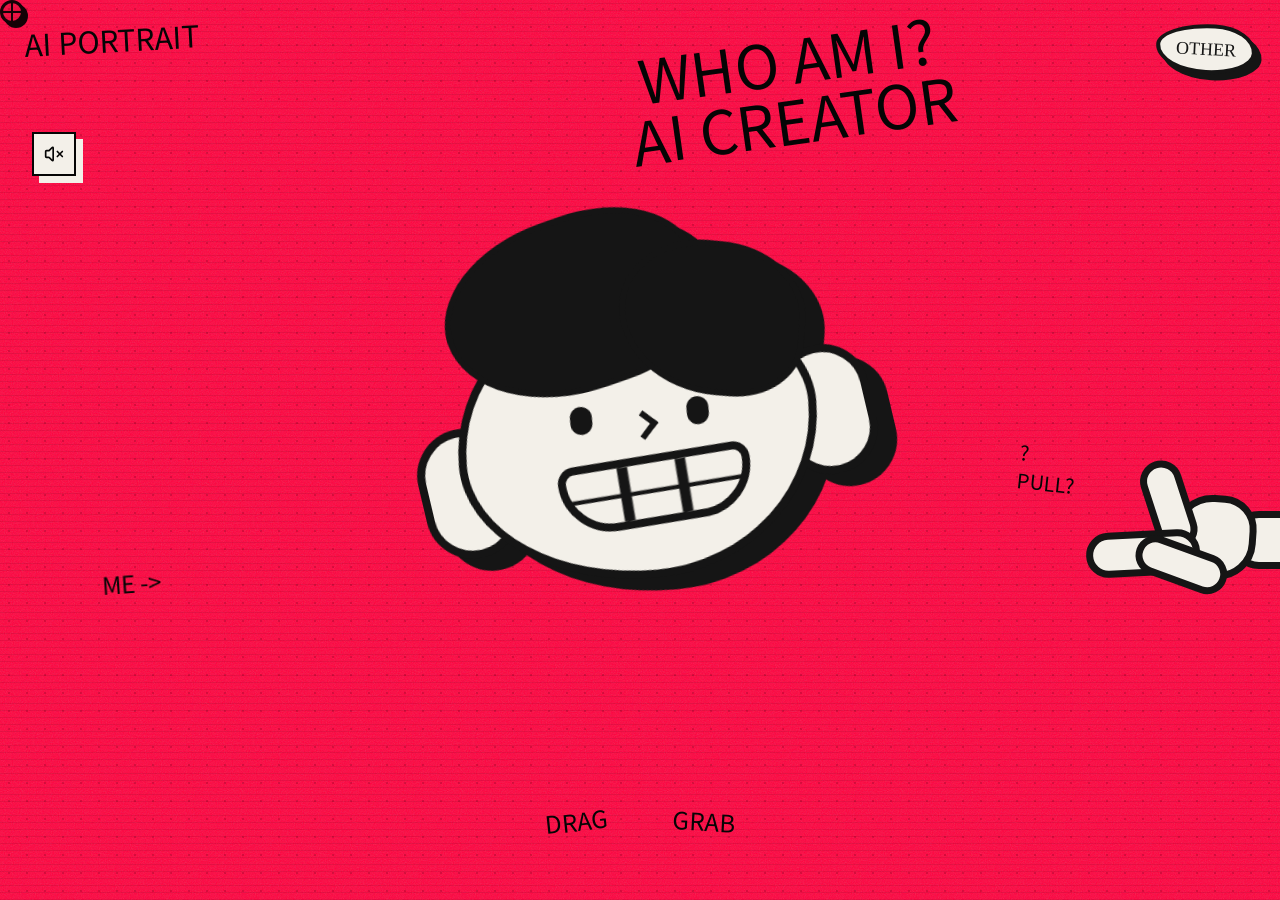
==== commit bee7fdcc: "Add files via upload" ====
--- a/index.html
+++ b/index.html
@@ -8,7 +8,7 @@
       content="个人 AI 作品集网站，展示 AI 图像、视频、实验项目与生活化创作档案。"
     />
     <title>AI 创作档案</title>
-    <script type="module" crossorigin src="./assets/index-CPV8c81E.js"></script>
+    <script type="module" crossorigin src="./assets/index-B61s13gJ.js"></script>
     <link rel="stylesheet" crossorigin href="./assets/index-CsFCirXx.css">
   </head>
   <body>
